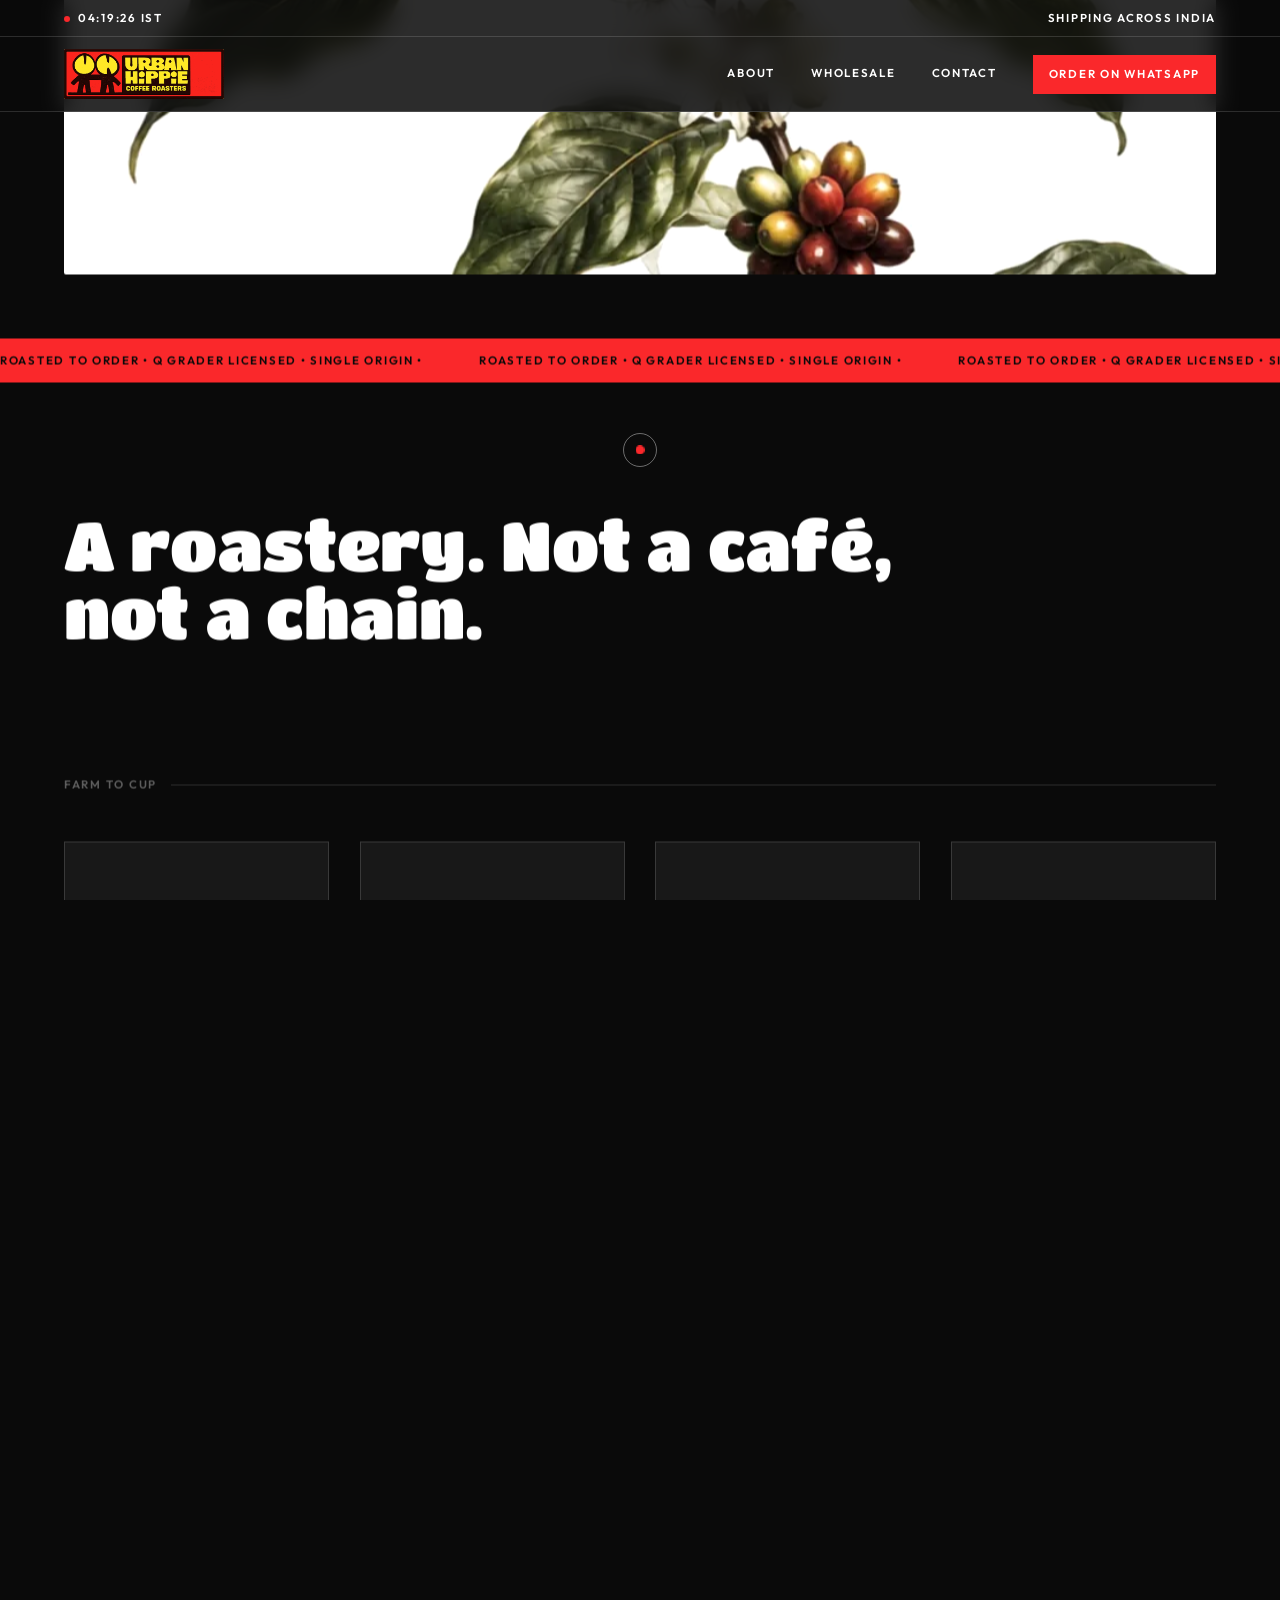
==== index.html @ ce29ae4e "Add files via upload" ====
<!DOCTYPE html>
<html lang="en">
<head>
<meta charset="utf-8">
<meta name="viewport" content="width=device-width, initial-scale=1">
<title>Urban Hippie Coffee Roasters</title>
<meta name="description" content="A one-person roastery. Green coffee graded by hand, roasted to order, shipped the week it's roasted.">
<link rel="preconnect" href="https://fonts.googleapis.com">
<link rel="preconnect" href="https://fonts.gstatic.com" crossorigin>
<link href="https://fonts.googleapis.com/css2?family=Titan+One&family=Outfit:wght@400;500;600&display=swap" rel="stylesheet">
<link rel="stylesheet" href="assets/site.css">
</head>
<body>
<header id="siteHeader">
  <div class="strip mono">
    <span><span class="dot"></span><span class="js-clock">--:--:--</span> IST</span>
    <span>Shipping across India</span>
  </div>
  <nav class="wrap">
    <a href="index.html" aria-label="Urban Hippie Coffee Roasters, home">
      <img class="logo" src="assets/logo-horizontal.png" alt="Urban Hippie Coffee Roasters">
    </a>
    <div class="links mono">
      <a href="about.html" class="hide-sm">About</a>
      <a href="wholesale.html" class="hide-sm">Wholesale</a>
      <a href="contact.html" class="hide-sm">Contact</a>
      <a href="#" class="pill magnetic js-wa"><span class="pill-full">Order on WhatsApp</span><span class="pill-short">WhatsApp</span></a>
    </div>
  </nav>
</header>

<div id="scrollArea"><div id="scrollContent">
<main>
<header class="hero wrap">
  <div class="hero-copy">
    <h1 class="rv-hero">Coffee for humans<em>who still believe</em><em>in humans.</em></h1>
    <p class="rv-hero d1">Green coffee graded by hand, roasted to order, shipped the week it's roasted.</p>
    <a href="#" class="cta magnetic js-wa rv-hero d2">Order on WhatsApp <i>&rarr;</i></a>
  </div>
  <div class="hero-media rv-hero d3">
    <img src="assets/branch.webp" alt="Coffea arabica branch">
  </div>
</header>

<div class="marquee mono">
  <div class="track">
    <span>Roasted to order <b>&bull;</b> Q Grader licensed <b>&bull;</b> Single origin <b>&bull;</b></span>
    <span>Roasted to order <b>&bull;</b> Q Grader licensed <b>&bull;</b> Single origin <b>&bull;</b></span>
    <span>Roasted to order <b>&bull;</b> Q Grader licensed <b>&bull;</b> Single origin <b>&bull;</b></span>
    <span>Roasted to order <b>&bull;</b> Q Grader licensed <b>&bull;</b> Single origin <b>&bull;</b></span>
  </div>
</div>

<section class="statement pad wrap">
  <h2 class="rv">A roastery. Not a café, not a chain.</h2>
</section>

<section class="pad wrap" style="padding-top:0">
  <div class="eyebrow mono rv">Farm to cup</div>
  <div class="steps">
    <div class="step rv">
      <div class="step-img"><span>Image slot C1<br>Farm / cherries</span></div>
      <span class="num mono">Stage 01</span><h3>Farm</h3>
      <p>It starts with soil, shade and the people working it.</p>
    </div>
    <div class="step rv d1">
      <div class="step-img"><span>Image slot C2<br>Drying beds</span></div>
      <span class="num mono">Stage 02</span><h3>Process</h3>
      <p>How the cherry is handled decides most of the flavour.</p>
    </div>
    <div class="step rv d2">
      <div class="step-img"><span>Image slot C3<br>Roaster drum</span></div>
      <span class="num mono">Stage 03</span><h3>Roast</h3>
      <p>Profiled by taste rather than by timer.</p>
    </div>
    <div class="step rv d3">
      <div class="step-img"><span>Image slot C4<br>Pourover</span></div>
      <span class="num mono">Stage 04</span><h3>Brew</h3>
      <p>The last step is yours. Every order comes with a recipe.</p>
    </div>
  </div>
</section>

<section class="pad wrap">
  <div class="founder">
    <div class="founder-img rv"><span>Image slot D<br>Portrait at the cupping table</span></div>
    <div>
      <h2 class="rv d1">Every step between the farm and your cup.</h2>
      <p class="rv d2">Koyan Althani started on a biodynamic coffee farm, moved through post-harvest processing, green grading, cupping and production roasting, and has trained baristas and café teams across South India. Urban Hippie is what came after.</p>
      <a href="about.html" class="textlink rv d3">Read the story <i>&rarr;</i></a>
    </div>
  </div>
</section>

<section class="pad wrap">
  <div class="eyebrow mono rv">Recognition</div>
  <div class="awardrow rv">
    <span class="yr mono">2025</span>
    <h3>First Runner-Up</h3>
    <p>Indian Coffee Roasting Championship — India's first national roasting championship.</p>
  </div>
  <div class="awardrow rv d1">
    <span class="yr mono">2025</span>
    <h3>Licensed Q Grader</h3>
    <p>Certified to grade and score green coffee to international standard.</p>
  </div>
  <p class="mono rv d2" style="margin-top:28px;color:var(--faint)">A checkpoint, not a destination.</p>
</section>

<section class="closing wrap">
  <h2 class="rv">Coffee for humans, who still believe in humans.</h2>
</section>

</main>
<footer class="wrap" id="siteFooter">
  <div class="fcols">
    <div>
      <img class="flogo" src="assets/logo-horizontal.png" alt="Urban Hippie Coffee Roasters">
      <h3>Let's talk about coffee.</h3>
      <a href="#" class="cta magnetic js-wa" style="margin-top:26px">Order on WhatsApp <i>&rarr;</i></a>
    </div>
    <div>
      <span class="lbl mono">Enquiries</span>
      <ul>
        <li><a href="wholesale.html">Wholesale</a></li>
        <li><a href="wholesale.html">Corporate gifting</a></li>
        <li><a href="contact.html">Training &amp; workshops</a></li>
      </ul>
    </div>
    <div>
      <span class="lbl mono">Reach</span>
      <ul>
        <li><a href="#" class="js-wa">WhatsApp</a></li>
        <li><a href="#">Instagram</a></li>
        <li><a href="#">Email</a></li>
        <li><a href="#">Phone</a></li>
      </ul>
    </div>
  </div>
  <div class="fbot mono">
    <span>&copy; 2026 Urban Hippie Coffee Roasters</span>
    <span>Privacy &middot; Terms</span>
  </div>
</footer>
</div></div>
<div id="spacer"></div>

<script src="assets/site.js"></script>
</body>
</html>
---- assets/site.css ----
/* ===========================================================
   URBAN HIPPIE — shared stylesheet, all four pages
   Palette: black canvas, white type, red = the one active
   color, yellow = rare highlight. No brown — black is already
   the dark anchor now that the canvas itself is dark.
   =========================================================== */
:root{
  --display:'Titan One','Bagel Fat One','Bowlby One',system-ui,sans-serif;
  --text:'Outfit',system-ui,sans-serif;
  --bg:#0a0a0a;
  --ink:#ffffff;
  --muted:rgba(255,255,255,.56);
  --faint:rgba(255,255,255,.34);
  --red:#FA282B;
  --yellow:#FFE522;
  --rule:rgba(255,255,255,.14);
  --slot:rgba(255,255,255,.06);
  --pad:clamp(20px,5vw,80px);
  --gap:clamp(64px,10vw,150px);
  --nav-h:64px;
}
*{margin:0;padding:0;box-sizing:border-box}
html{-webkit-text-size-adjust:100%}
body{
  background:var(--bg);color:var(--ink);
  font-family:var(--text);font-size:17px;line-height:1.6;
  overflow-x:clip;cursor:default;
}
h1,h2,h3{font-family:var(--display);font-weight:400;line-height:.99;letter-spacing:-.005em}
a{color:inherit;text-decoration:none}
img{display:block;max-width:100%;height:auto}
.mono{font-family:var(--text);font-size:11.5px;letter-spacing:.15em;text-transform:uppercase;font-weight:600}
.wrap,nav,footer,.strip{padding-left:var(--pad);padding-right:var(--pad)}
:focus-visible{outline:2px solid var(--red);outline-offset:3px}

/* ---------- fixed header: top strip + nav, one solid block ----------
   Always fixed, on every page and every breakpoint — simpler and more
   robust than switching between sticky and fixed by scroll-engine state. */
#siteHeader{position:fixed;top:0;left:0;right:0;z-index:40;
  background:rgba(10,10,10,.86);backdrop-filter:blur(12px);border-bottom:1px solid var(--rule)}
main{padding-top:var(--nav-h)} /* --nav-h is set precisely by JS to the header's real height */

.strip{display:flex;justify-content:space-between;align-items:center;gap:16px;
  padding-top:9px;padding-bottom:9px;border-bottom:1px solid var(--rule)}
.dot{display:inline-block;width:6px;height:6px;border-radius:50%;background:var(--red);
  margin-right:8px;vertical-align:middle;animation:pulse 2.4s infinite}
@keyframes pulse{0%,100%{opacity:1}50%{opacity:.25}}

nav{display:flex;justify-content:space-between;align-items:center;padding-top:12px;padding-bottom:12px}
.logo{width:clamp(84px,24vw,160px)}
.links{display:flex;gap:clamp(14px,3vw,36px);align-items:center}
.links a:not(.pill){position:relative;padding-bottom:2px}
.links a:not(.pill)::after{content:'';position:absolute;left:0;bottom:0;width:100%;height:1.5px;
  background:var(--red);transform:scaleX(0);transform-origin:right;transition:transform .35s cubic-bezier(.22,1,.36,1)}
.links a:not(.pill):hover::after,.links a.current::after{transform:scaleX(1);transform-origin:left}
.pill{background:var(--red);color:#fff;padding:10px 16px;transition:background .3s;white-space:nowrap;display:inline-block}
.pill:hover{background:var(--ink);color:var(--bg)}
.pill-short{display:none}
@media(max-width:480px){.pill{padding:9px 13px}.pill-full{display:none}.pill-short{display:inline}}
@media(max-width:860px){.hide-sm{display:none}}

/* ---------- page fade transition ---------- */
html{background:var(--bg)}
body{opacity:0;transform:translateY(6px);transition:opacity .5s cubic-bezier(.22,1,.36,1),transform .5s cubic-bezier(.22,1,.36,1)}
body.is-ready{opacity:1;transform:none}
body.is-leaving{opacity:0;transform:translateY(-6px);transition:opacity .38s cubic-bezier(.4,0,1,1),transform .38s cubic-bezier(.4,0,1,1)}

/* ---------- smooth-scroll engine ---------- */
#scrollArea{position:fixed;inset:0;overflow:hidden}
html.has-smooth #scrollContent{will-change:transform}
html:not(.has-smooth) #scrollArea{position:static;overflow:visible}
#spacer{visibility:hidden}
html:not(.has-smooth) #spacer{display:none}

/* ---------- custom cursor (pointer:fine only) ---------- */
.cur{position:fixed;top:0;left:0;width:9px;height:9px;border-radius:50%;background:var(--red);
  pointer-events:none;z-index:200;transform:translate(-50%,-50%);will-change:transform}
.cur-ring{position:fixed;top:0;left:0;width:34px;height:34px;border-radius:50%;border:1px solid rgba(255,255,255,.4);
  pointer-events:none;z-index:200;transform:translate(-50%,-50%);transition:width .25s,height .25s,border-color .25s;will-change:transform}
.cur-ring.big{width:64px;height:64px;border-color:var(--red)}
html.has-cursor,html.has-cursor *{cursor:none!important}

section{position:relative;z-index:2}
.pad{padding-top:var(--gap);padding-bottom:var(--gap)}
.eyebrow{display:flex;align-items:center;gap:14px;color:var(--faint);margin-bottom:clamp(26px,4vw,48px)}
.eyebrow::after{content:'';flex:1;height:1px;background:var(--rule)}

/* ---------- marquee ---------- */
.marquee{background:var(--red);color:var(--bg);overflow:hidden;padding:13px 0;position:relative;z-index:2}
.track{display:flex;gap:56px;width:max-content;animation:scroll 30s linear infinite}
.track span{white-space:nowrap;font-weight:600}
@keyframes scroll{to{transform:translateX(-50%)}}

/* ---------- buttons ---------- */
.cta{display:inline-flex;align-items:center;gap:14px;background:var(--red);color:#fff;padding:15px 26px;
  font-family:var(--text);font-size:11.5px;letter-spacing:.16em;text-transform:uppercase;font-weight:600;
  transition:background .3s,transform .3s,color .3s}
.cta:hover{background:var(--yellow);color:var(--bg)}
.cta i{font-style:normal;transition:transform .3s}
.cta:hover i{transform:translateX(5px)}
.cta.ghost{background:transparent;border:1px solid var(--rule);color:var(--ink)}
.cta.ghost:hover{border-color:var(--red);background:transparent;color:var(--ink)}

/* ---------- hero ---------- */
.hero{position:relative;display:flex;flex-direction:column;
  padding-top:clamp(30px,5vw,60px);padding-bottom:clamp(30px,5vw,66px)}
.hero-copy{max-width:640px}
.hero h1{font-size:clamp(2.4rem,7.4vw,8rem);max-width:14ch;line-height:1.02}
.hero h1 em{font-style:normal;display:block}
.hero-copy>p{margin-top:clamp(22px,3vw,38px);max-width:33ch;color:var(--muted)}
.hero .cta{margin-top:clamp(24px,3vw,38px)}
.hero-media{position:relative;z-index:1;overflow:hidden;border-radius:2px;
  margin-top:clamp(32px,6vw,56px);aspect-ratio:4/3}
@media(min-width:620px){.hero-media{aspect-ratio:16/9}}
@media(min-width:1100px){.hero-media{aspect-ratio:21/8}}
.hero-media img{width:100%;height:100%;object-fit:cover;object-position:56% 40%;filter:grayscale(.15) contrast(1.04)}

/* ---------- page header (about / wholesale / contact) ---------- */
.pagehead{padding-top:clamp(60px,9vw,120px);padding-bottom:clamp(40px,6vw,70px)}
.pagehead h1{font-size:clamp(2.4rem,7vw,6.4rem);max-width:16ch}
.pagehead p{margin-top:20px;color:var(--muted);max-width:48ch;font-size:clamp(16px,1.4vw,19px)}

/* ---------- statement ---------- */
.statement h2{font-size:clamp(1.9rem,5.4vw,4.9rem);max-width:17ch}

/* ---------- farm to cup ---------- */
.steps{display:grid;grid-template-columns:repeat(4,1fr);gap:clamp(16px,2.4vw,34px)}
@media(max-width:900px){.steps{grid-template-columns:repeat(2,1fr)}}
@media(max-width:520px){.steps{grid-template-columns:1fr}}
.step-img{aspect-ratio:3/4;background:var(--slot);border:1px solid var(--rule);margin-bottom:20px;
  display:flex;align-items:flex-end;padding:16px;color:var(--faint);overflow:hidden;
  transition:transform .5s cubic-bezier(.22,1,.36,1),border-color .4s}
.step:hover .step-img{transform:translateY(-8px) scale(1.015);border-color:var(--red)}
.step-img span{font-family:var(--text);font-size:10.5px;letter-spacing:.13em;text-transform:uppercase;font-weight:500;line-height:1.7}
.step h3{font-size:1.3rem;margin-bottom:10px}
.step p{color:var(--muted);font-size:15.5px}
.step .num{color:var(--red);margin-bottom:10px;display:block}

/* ---------- founder teaser (home) ---------- */
.founder{display:grid;grid-template-columns:1fr 1fr;gap:clamp(28px,5vw,88px);align-items:center}
@media(max-width:860px){.founder{grid-template-columns:1fr}}
.founder-img{aspect-ratio:4/5;background:var(--slot);border:1px solid var(--rule);display:flex;align-items:flex-end;
  padding:20px;color:var(--faint)}
.founder-img span{font-family:var(--text);font-size:10.5px;letter-spacing:.13em;text-transform:uppercase;font-weight:500;line-height:1.8}
.founder h2{font-size:clamp(1.7rem,3.9vw,3.4rem)}
.founder p{margin-top:24px;color:var(--muted);max-width:42ch}
.textlink{display:inline-flex;align-items:center;gap:12px;margin-top:32px;border-bottom:1.5px solid var(--red);padding-bottom:5px}
.textlink i{font-style:normal;color:var(--red);transition:transform .3s}
.textlink:hover i{transform:translateX(6px)}

/* ---------- recognition — awards-ticker style ---------- */
.awardrow{display:grid;grid-template-columns:100px 1fr 2fr;gap:clamp(14px,3vw,40px);align-items:baseline;
  padding:22px 0;border-top:1px solid var(--rule)}
.awardrow:last-of-type{border-bottom:1px solid var(--rule)}
.awardrow .yr{color:var(--yellow)}
.awardrow h3{font-size:clamp(1.15rem,2.2vw,1.7rem);font-family:var(--text);font-weight:600;letter-spacing:-.01em}
.awardrow p{color:var(--muted);font-size:15px}
@media(max-width:700px){.awardrow{grid-template-columns:1fr;gap:6px}.awardrow .yr{order:-1}}

/* ---------- craft tag pills (about) ---------- */
.tagblock{margin-bottom:clamp(28px,4vw,44px)}
.tagblock .lbl{color:var(--faint);margin-bottom:14px;display:block}
.tags{display:flex;flex-wrap:wrap;gap:10px}
.tags span{border:1px solid var(--rule);padding:9px 16px;font-size:14px;transition:border-color .25s,color .25s}
.tags span:hover{border-color:var(--red);color:var(--yellow)}

/* ---------- about: story blocks ---------- */
.story{max-width:66ch}
.story h2{font-size:clamp(1.7rem,3.6vw,3rem);margin-bottom:18px;max-width:16ch}
.story p{color:var(--muted);margin-bottom:16px;font-size:clamp(16px,1.3vw,18.5px)}
.story p:last-child{margin-bottom:0}
.timeline{display:grid;gap:0;max-width:520px}
.timeline div{padding:16px 0;border-top:1px solid var(--rule);font-family:var(--text);font-weight:600;
  letter-spacing:.02em;font-size:15px;color:var(--ink)}
.timeline div:last-child{border-bottom:1px solid var(--rule)}
.philosophy{display:grid;grid-template-columns:repeat(3,1fr);gap:clamp(24px,4vw,50px)}
@media(max-width:760px){.philosophy{grid-template-columns:1fr}}
.philosophy h3{font-family:var(--display);font-size:1.5rem;color:var(--yellow);margin-bottom:12px}
.philosophy p{color:var(--muted);font-size:15.5px}
.signed{max-width:56ch;padding-top:clamp(50px,7vw,90px);border-top:1px solid var(--rule)}
.signed p{font-size:clamp(18px,2vw,24px);line-height:1.5;margin-bottom:16px}
.signed .who{margin-top:28px;color:var(--muted);font-size:15px}
.signed .who b{color:var(--ink);display:block;font-family:var(--text);font-weight:600;font-size:16px;margin-bottom:2px}

/* ---------- wholesale ---------- */
.offer{display:grid;grid-template-columns:1fr 1fr;gap:clamp(28px,5vw,80px)}
@media(max-width:800px){.offer{grid-template-columns:1fr}}
.offer ul{list-style:none;display:grid;gap:16px}
.offer li{display:flex;gap:14px;color:var(--muted);font-size:16px}
.offer li::before{content:'—';color:var(--red);flex-shrink:0}
.panel{border:1px solid var(--rule);padding:clamp(28px,4vw,44px)}
.panel h3{font-family:var(--display);font-size:clamp(1.3rem,2.4vw,1.9rem);margin-bottom:14px}
.panel p{color:var(--muted);margin-bottom:24px;font-size:15.5px}

/* ---------- contact ---------- */
.reach-grid{display:grid;grid-template-columns:1fr 1fr;gap:clamp(20px,4vw,60px);margin-top:clamp(40px,6vw,70px)}
@media(max-width:760px){.reach-grid{grid-template-columns:1fr}}
.reach-list{list-style:none;display:grid;gap:18px}
.reach-list a{font-size:clamp(18px,2vw,24px);font-family:var(--display);display:inline-block;transition:color .25s}
.reach-list a:hover{color:var(--red)}
.contact-panels{display:grid;grid-template-columns:1fr 1fr;gap:clamp(16px,3vw,28px);margin-top:clamp(50px,7vw,90px)}
@media(max-width:700px){.contact-panels{grid-template-columns:1fr}}
.art-slot{aspect-ratio:3/4;background:var(--slot);border:1px solid var(--rule);display:flex;align-items:center;
  justify-content:center;text-align:center;color:var(--faint)}
.art-slot span{font-family:var(--text);font-size:10.5px;letter-spacing:.13em;text-transform:uppercase;line-height:1.9}

/* ---------- closing ---------- */
.closing{text-align:center;padding-top:clamp(80px,11vw,160px);padding-bottom:clamp(80px,11vw,160px)}
.closing h2{font-size:clamp(1.9rem,6.2vw,6.2rem);max-width:15ch;margin:0 auto;line-height:1.02}

/* ---------- footer ---------- */
footer{border-top:1px solid var(--rule);padding-top:clamp(50px,7vw,88px);padding-bottom:34px;position:relative;z-index:2}
.fcols{display:grid;grid-template-columns:2fr 1fr 1fr;gap:clamp(30px,5vw,70px);padding-bottom:54px}
@media(max-width:760px){.fcols{grid-template-columns:1fr 1fr}.fcols>div:first-child{grid-column:1/-1}}
.flogo{width:clamp(150px,20vw,200px);margin-bottom:28px}
.fcols h3{font-size:clamp(1.4rem,3vw,2.1rem);max-width:15ch}
.fcols ul{list-style:none;display:grid;gap:11px}
.fcols li a{color:var(--muted);transition:color .25s}
.fcols li a:hover{color:var(--yellow)}
.fcols .lbl{color:var(--faint);margin-bottom:20px;display:block}
.fbot{border-top:1px solid var(--rule);padding-top:24px;display:flex;justify-content:space-between;
  gap:18px;flex-wrap:wrap;color:var(--faint)}

/* ---------- reveal ---------- */
.rv{opacity:0;transform:translateY(30px);transition:opacity .9s cubic-bezier(.22,1,.36,1),transform .9s cubic-bezier(.22,1,.36,1)}
.rv.in{opacity:1;transform:none}

/* Hero / page-header content reveals on load, not on scroll-into-view.
   It's above the fold by definition — gating it behind an
   IntersectionObserver risks exactly the bug it had: an element
   sitting a few px below the fold-detection margin stays invisible
   until the visitor scrolls, even though they never had to. */
.rv-hero{opacity:0;transform:translateY(24px);transition:opacity .8s cubic-bezier(.22,1,.36,1),transform .8s cubic-bezier(.22,1,.36,1)}
.rv-hero.in{opacity:1;transform:none}

.rv.d1,.rv-hero.d1{transition-delay:.09s}
.rv.d2,.rv-hero.d2{transition-delay:.18s}
.rv.d3,.rv-hero.d3{transition-delay:.27s}

@media(prefers-reduced-motion:reduce){
  *{animation:none!important;transition-duration:.01ms!important}
  .rv{opacity:1;transform:none}
  body{opacity:1;transform:none}
  .cur,.cur-ring{display:none}
}
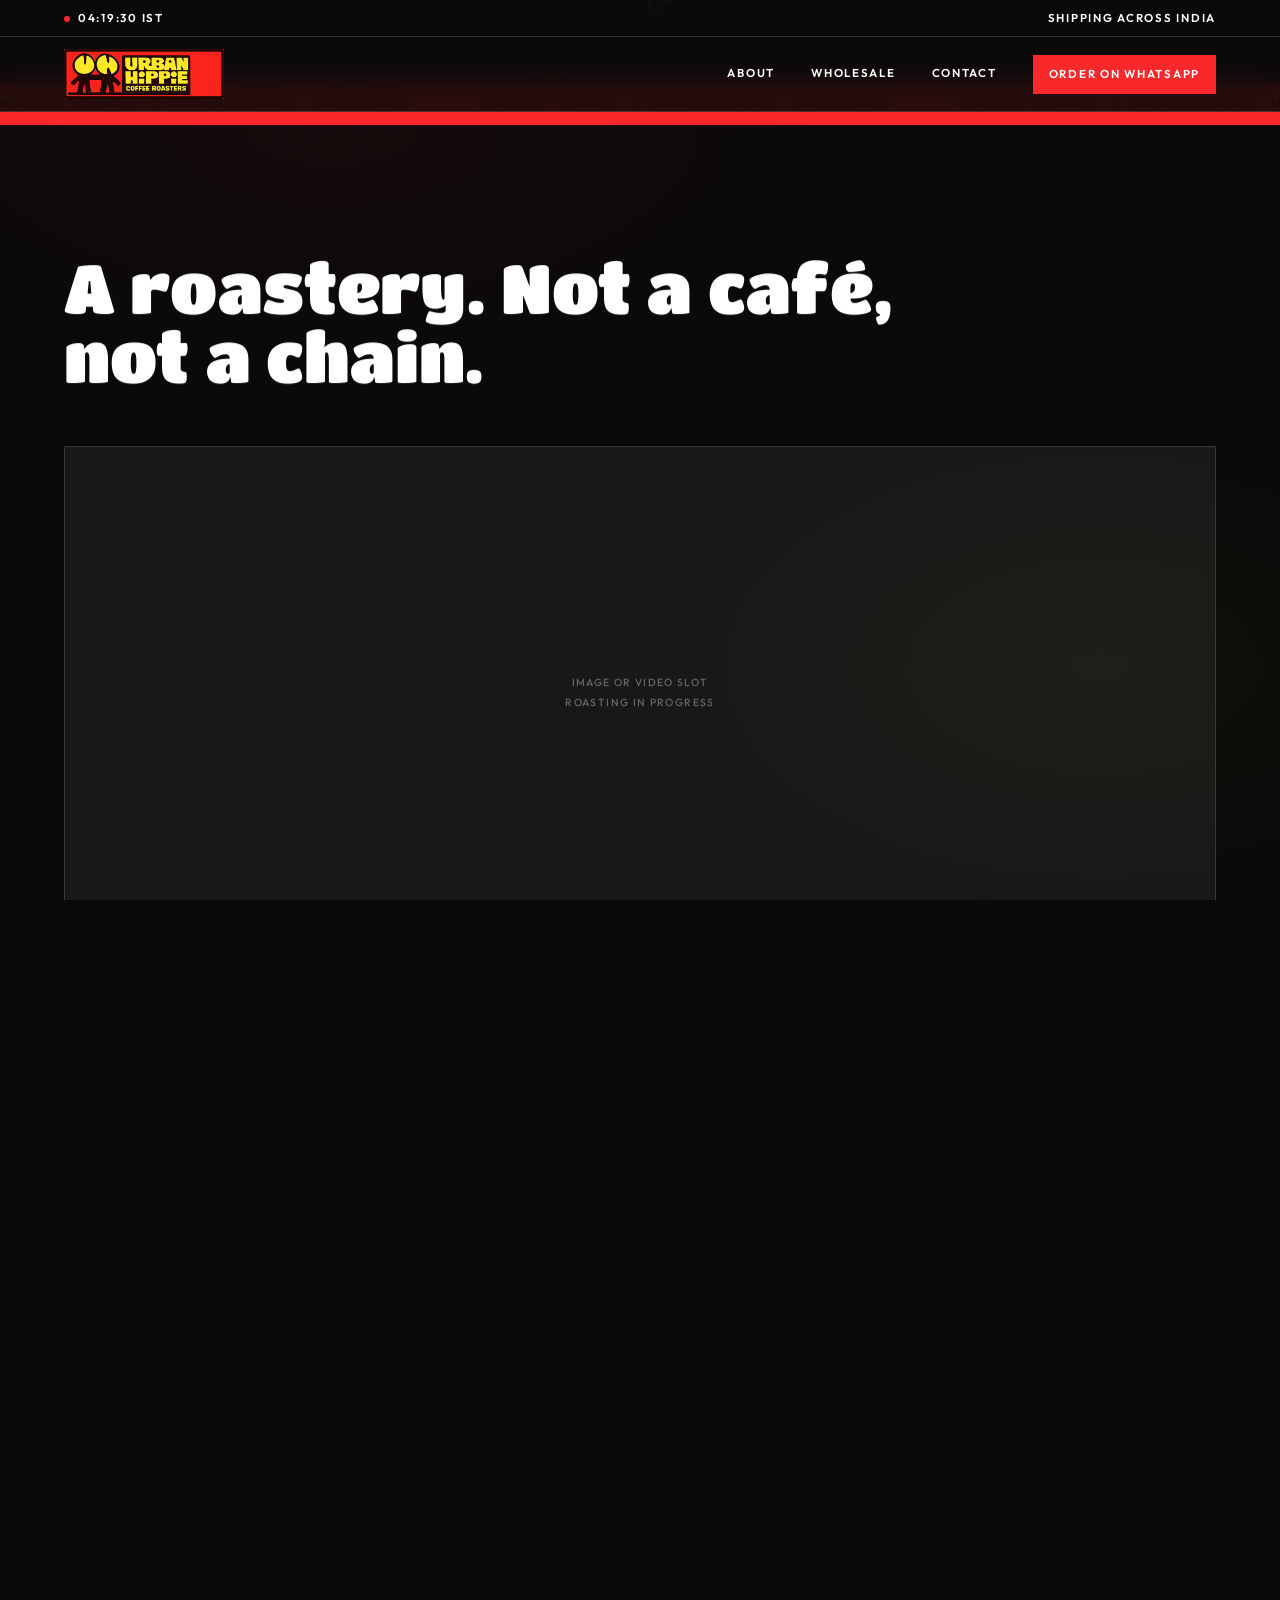
==== commit ff0bb44b: "Add files via upload" ====
--- a/index.html
+++ b/index.html
@@ -53,6 +53,7 @@
 
 <section class="statement pad wrap">
   <h2 class="rv">A roastery. Not a café, not a chain.</h2>
+  <div class="scene-slot wide rv d1"><span>Image or video slot<br>Roasting in progress</span></div>
 </section>
 
 <section class="pad wrap" style="padding-top:0">
@@ -105,10 +106,12 @@
     <p>Certified to grade and score green coffee to international standard.</p>
   </div>
   <p class="mono rv d2" style="margin-top:28px;color:var(--faint)">A checkpoint, not a destination.</p>
+  <div class="scene-slot tall rv d2"><span>Image slot<br>Championship day</span></div>
 </section>
 
 <section class="closing wrap">
-  <h2 class="rv">Coffee for humans, who still believe in humans.</h2>
+  <div class="scene-slot wide rv" style="margin-bottom:clamp(32px,5vw,56px)"><span>Image or video slot<br>Hands, bag, or the roastery itself</span></div>
+  <h2 class="rv d1">Coffee for humans, who still believe in humans.</h2>
 </section>
 
 </main>
--- a/assets/site.css
+++ b/assets/site.css
@@ -72,13 +72,19 @@
 #spacer{visibility:hidden}
 html:not(.has-smooth) #spacer{display:none}
 
-/* ---------- custom cursor (pointer:fine only) ---------- */
-.cur{position:fixed;top:0;left:0;width:9px;height:9px;border-radius:50%;background:var(--red);
-  pointer-events:none;z-index:200;transform:translate(-50%,-50%);will-change:transform}
-.cur-ring{position:fixed;top:0;left:0;width:34px;height:34px;border-radius:50%;border:1px solid rgba(255,255,255,.4);
-  pointer-events:none;z-index:200;transform:translate(-50%,-50%);transition:width .25s,height .25s,border-color .25s;will-change:transform}
-.cur-ring.big{width:64px;height:64px;border-color:var(--red)}
-html.has-cursor,html.has-cursor *{cursor:none!important}
+/* ---------- ambient background drift — barely visible, always on ----------
+   Not a graphic, just enough that the black canvas doesn't feel static.
+   Fixed behind everything, non-interactive. */
+body::before{
+  content:'';position:fixed;inset:-10%;z-index:0;pointer-events:none;
+  background:radial-gradient(ellipse 60% 40% at 30% 20%, rgba(250,40,43,.05), transparent 60%),
+             radial-gradient(ellipse 50% 40% at 80% 70%, rgba(255,229,34,.03), transparent 60%);
+  animation:drift 80s ease-in-out infinite alternate;
+}
+@keyframes drift{
+  0%{transform:translate(0,0) scale(1)}
+  100%{transform:translate(-3%,2%) scale(1.06)}
+}
 
 section{position:relative;z-index:2}
 .pad{padding-top:var(--gap);padding-bottom:var(--gap)}
@@ -109,18 +115,22 @@
 .hero h1 em{font-style:normal;display:block}
 .hero-copy>p{margin-top:clamp(22px,3vw,38px);max-width:33ch;color:var(--muted)}
 .hero .cta{margin-top:clamp(24px,3vw,38px)}
-.hero-media{position:relative;z-index:1;overflow:hidden;border-radius:2px;
-  margin-top:clamp(32px,6vw,56px);aspect-ratio:4/3}
-@media(min-width:620px){.hero-media{aspect-ratio:16/9}}
-@media(min-width:1100px){.hero-media{aspect-ratio:21/8}}
-.hero-media img{width:100%;height:100%;object-fit:cover;object-position:56% 40%;filter:grayscale(.15) contrast(1.04)}
+.hero-media{position:relative;z-index:1;margin-top:clamp(32px,6vw,56px);text-align:center}
+.hero-media img{max-width:min(100%,560px);width:100%;height:auto;margin:0 auto}
 
 /* ---------- page header (about / wholesale / contact) ---------- */
 .pagehead{padding-top:clamp(60px,9vw,120px);padding-bottom:clamp(40px,6vw,70px)}
 .pagehead h1{font-size:clamp(2.4rem,7vw,6.4rem);max-width:16ch}
 .pagehead p{margin-top:20px;color:var(--muted);max-width:48ch;font-size:clamp(16px,1.4vw,19px)}
 
-/* ---------- statement ---------- */
+/* ---------- scene slot — image/video anchor for sections that
+   currently have none (Statement, Recognition, Closing). Same
+   labelled-placeholder language as the rest of the site. ---------- */
+.scene-slot{background:var(--slot);border:1px solid var(--rule);display:flex;align-items:center;
+  justify-content:center;text-align:center;color:var(--faint);overflow:hidden;margin-top:clamp(32px,5vw,56px)}
+.scene-slot span{font-family:var(--text);font-size:10.5px;letter-spacing:.13em;text-transform:uppercase;font-weight:500;line-height:1.9}
+.scene-slot.wide{aspect-ratio:21/9}
+.scene-slot.tall{aspect-ratio:4/5;max-width:420px;margin-left:auto;margin-right:auto}
 .statement h2{font-size:clamp(1.9rem,5.4vw,4.9rem);max-width:17ch}
 
 /* ---------- farm to cup ---------- */
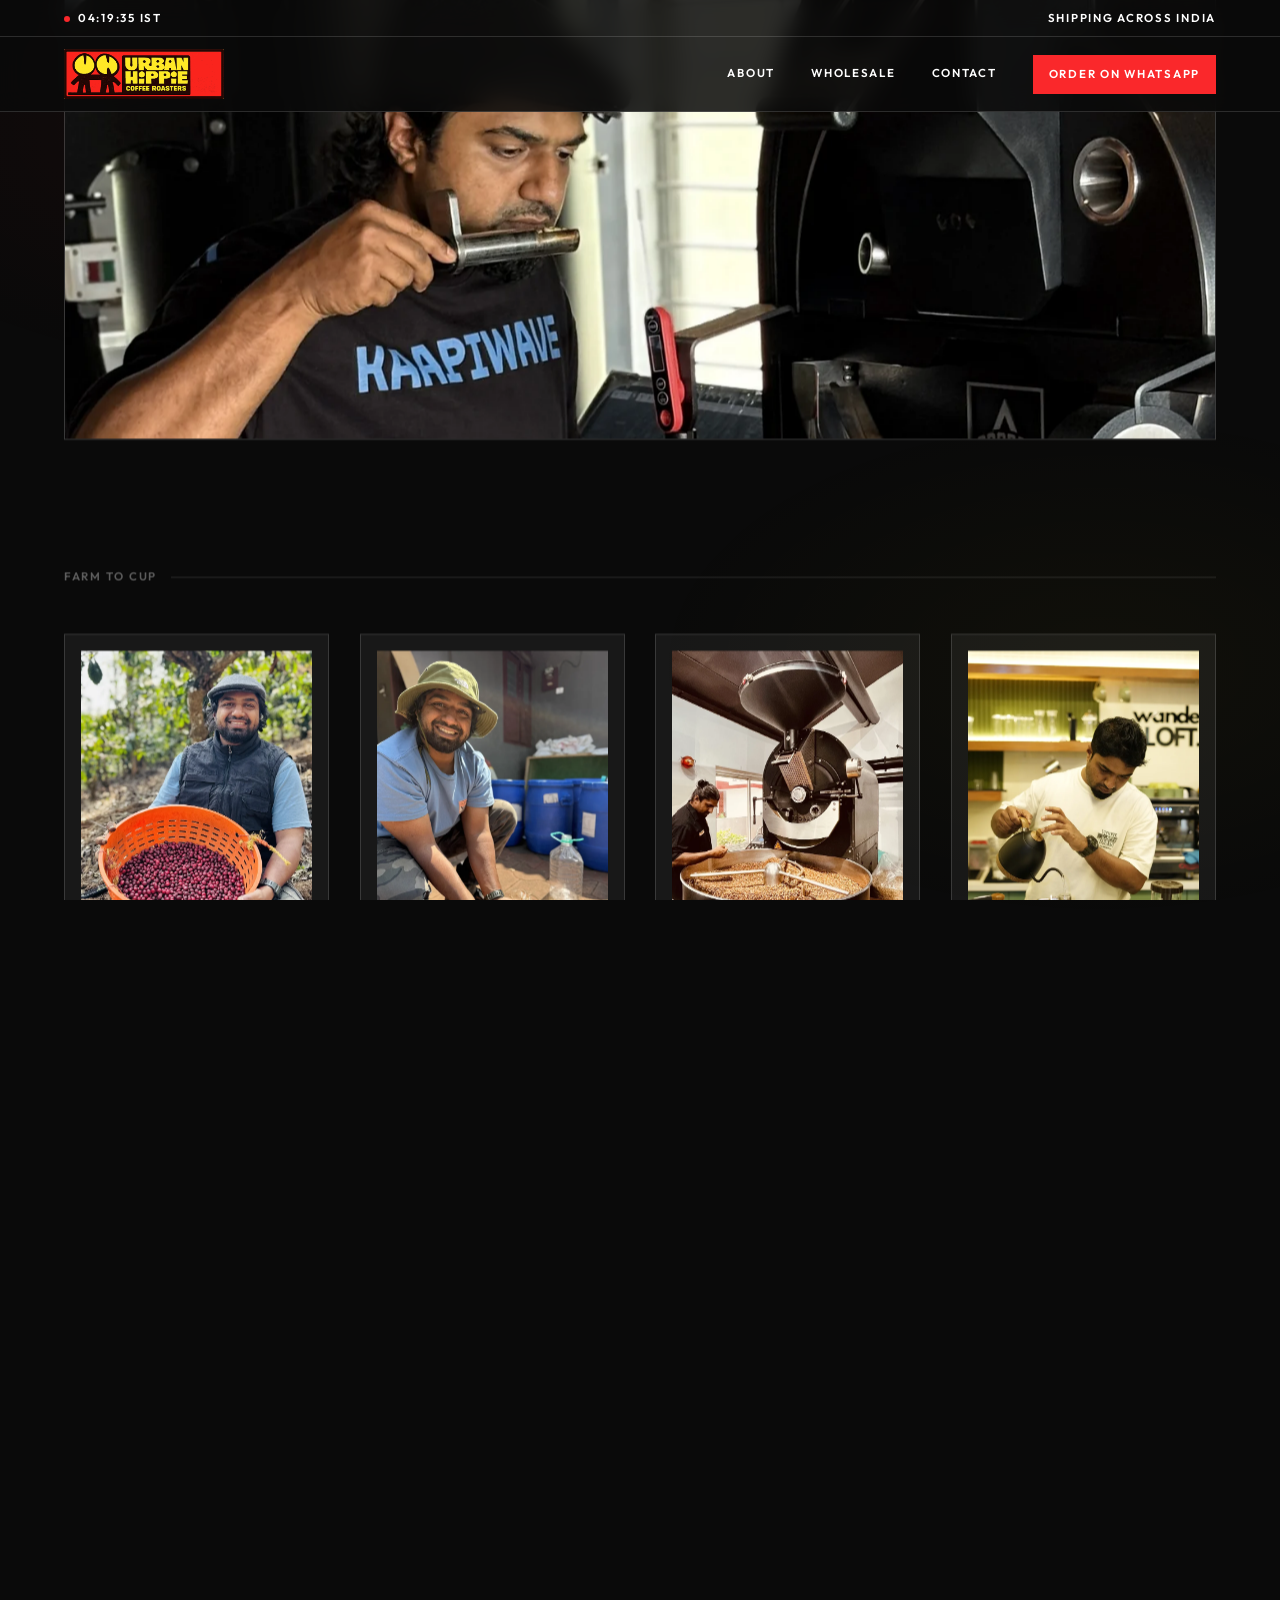
==== commit ad5d2f83: "Add files via upload" ====
--- a/index.html
+++ b/index.html
@@ -53,29 +53,32 @@
 
 <section class="statement pad wrap">
   <h2 class="rv">A roastery. Not a café, not a chain.</h2>
-  <div class="scene-slot wide rv d1"><span>Image or video slot<br>Roasting in progress</span></div>
+  <div class="scene-slot wide rv d1"><img src="assets/roasting-clean.webp" alt="Checking a roast sample from the trier" style="width:100%;height:100%;object-fit:cover"></div>
 </section>
+
+<div class="glow-track" id="glowTrack">
+<div class="glow" id="glow" aria-hidden="true"></div>
 
 <section class="pad wrap" style="padding-top:0">
   <div class="eyebrow mono rv">Farm to cup</div>
   <div class="steps">
     <div class="step rv">
-      <div class="step-img"><span>Image slot C1<br>Farm / cherries</span></div>
+      <div class="step-img"><img src="assets/farm-cherries.webp" alt="Freshly picked coffee cherries" style="width:100%;height:100%;object-fit:cover;object-position:50% 30%"></div>
       <span class="num mono">Stage 01</span><h3>Farm</h3>
       <p>It starts with soil, shade and the people working it.</p>
     </div>
     <div class="step rv d1">
-      <div class="step-img"><span>Image slot C2<br>Drying beds</span></div>
+      <div class="step-img"><img src="assets/process-cherries.webp" alt="Sorting freshly processed coffee cherries" style="width:100%;height:100%;object-fit:cover"></div>
       <span class="num mono">Stage 02</span><h3>Process</h3>
       <p>How the cherry is handled decides most of the flavour.</p>
     </div>
     <div class="step rv d2">
-      <div class="step-img"><span>Image slot C3<br>Roaster drum</span></div>
+      <div class="step-img"><img src="assets/roast-drum.webp" alt="Coffee roasting on the Probat drum" style="width:100%;height:100%;object-fit:cover;object-position:50% 35%"></div>
       <span class="num mono">Stage 03</span><h3>Roast</h3>
       <p>Profiled by taste rather than by timer.</p>
     </div>
     <div class="step rv d3">
-      <div class="step-img"><span>Image slot C4<br>Pourover</span></div>
+      <div class="step-img"><img src="assets/pourover-brew.webp" alt="Pouring water for a manual brew" style="width:100%;height:100%;object-fit:cover;object-position:50% 25%"></div>
       <span class="num mono">Stage 04</span><h3>Brew</h3>
       <p>The last step is yours. Every order comes with a recipe.</p>
     </div>
@@ -92,6 +95,8 @@
     </div>
   </div>
 </section>
+</div>
+<!-- /glow-track -->
 
 <section class="pad wrap">
   <div class="eyebrow mono rv">Recognition</div>
--- a/assets/site.css
+++ b/assets/site.css
@@ -107,21 +107,57 @@
 .cta.ghost{background:transparent;border:1px solid var(--rule);color:var(--ink)}
 .cta.ghost:hover{border-color:var(--red);background:transparent;color:var(--ink)}
 
-/* ---------- hero ---------- */
-.hero{position:relative;display:flex;flex-direction:column;
-  padding-top:clamp(30px,5vw,60px);padding-bottom:clamp(30px,5vw,66px)}
-.hero-copy{max-width:640px}
-.hero h1{font-size:clamp(2.4rem,7.4vw,8rem);max-width:14ch;line-height:1.02}
+/* ---------- hero — image is a full-bleed background layer, bleeding
+   up behind the fixed header, spanning to the very bottom of the hero
+   (i.e. right up to the marquee). Text sits on top with a shadow +
+   a directional gradient behind it so it never merges into the image. ---------- */
+.hero{position:relative;display:flex;flex-direction:column;justify-content:center;
+  min-height:calc(100svh - var(--nav-h));
+  padding-top:clamp(20px,3vw,36px);padding-bottom:clamp(20px,3vw,36px)}
+.hero-media{position:absolute;top:calc(-1 * var(--nav-h));left:0;right:0;
+  height:calc(100% + var(--nav-h));z-index:0;overflow:hidden}
+.hero-media img{width:100%;height:100%;object-fit:cover;object-position:68% 38%}
+.hero-media::after{content:'';position:absolute;inset:0;
+  background:linear-gradient(100deg,rgba(10,10,10,.88) 0%,rgba(10,10,10,.62) 30%,rgba(10,10,10,.15) 56%,transparent 72%)}
+@media(max-width:760px){
+  .hero-media img{object-position:58% 30%}
+  .hero-media::after{background:linear-gradient(180deg,rgba(10,10,10,.55) 0%,rgba(10,10,10,.72) 45%,rgba(10,10,10,.92) 100%)}
+}
+.hero-copy{position:relative;z-index:1;max-width:600px}
+.hero h1{font-size:clamp(2.1rem,5.6vw,5.4rem);max-width:12ch;line-height:1.03;
+  text-shadow:0 6px 28px rgba(0,0,0,.85),0 1px 4px rgba(0,0,0,.9)}
 .hero h1 em{font-style:normal;display:block}
-.hero-copy>p{margin-top:clamp(22px,3vw,38px);max-width:33ch;color:var(--muted)}
-.hero .cta{margin-top:clamp(24px,3vw,38px)}
-.hero-media{position:relative;z-index:1;margin-top:clamp(32px,6vw,56px);text-align:center}
-.hero-media img{max-width:min(100%,560px);width:100%;height:auto;margin:0 auto}
+.hero-copy>p{margin-top:clamp(16px,2.2vw,28px);max-width:34ch;color:rgba(255,255,255,.86);
+  text-shadow:0 3px 16px rgba(0,0,0,.85)}
+.hero .cta{margin-top:clamp(18px,2.4vw,30px)}
 
 /* ---------- page header (about / wholesale / contact) ---------- */
 .pagehead{padding-top:clamp(60px,9vw,120px);padding-bottom:clamp(40px,6vw,70px)}
 .pagehead h1{font-size:clamp(2.4rem,7vw,6.4rem);max-width:16ch}
 .pagehead p{margin-top:20px;color:var(--muted);max-width:48ch;font-size:clamp(16px,1.4vw,19px)}
+
+/* ---------- ambient glow — Farm to Cup through Recognition ----------
+   One large, soft, blurred light that drifts down through this span
+   as the page scrolls, fading in as Farm to Cup arrives and out
+   before Recognition's first award. Position and fade are scroll-
+   driven (site.js); the wobble below runs on its own, always. */
+.glow-track{position:relative}
+.glow{
+  position:absolute;left:50%;top:0;
+  width:clamp(280px,86vw,1100px);aspect-ratio:2/1;
+  transform:translate(-50%,0);
+  background:radial-gradient(ellipse at 50% 45%,rgba(250,40,43,.92),rgba(250,40,43,.5) 45%,rgba(250,40,43,.14) 70%,transparent 85%);
+  filter:blur(75px);
+  opacity:0;pointer-events:none;z-index:0;will-change:transform,opacity;
+  border-radius:42% 58% 61% 39% / 45% 40% 60% 55%;
+  animation:glowmorph 15s ease-in-out infinite;
+}
+@keyframes glowmorph{
+  0%,100%{border-radius:42% 58% 61% 39% / 45% 40% 60% 55%}
+  33%{border-radius:58% 42% 38% 62% / 55% 62% 38% 45%}
+  66%{border-radius:48% 52% 55% 45% / 40% 55% 45% 60%}
+}
+@media(prefers-reduced-motion:reduce){.glow{display:none}}
 
 /* ---------- scene slot — image/video anchor for sections that
    currently have none (Statement, Recognition, Closing). Same
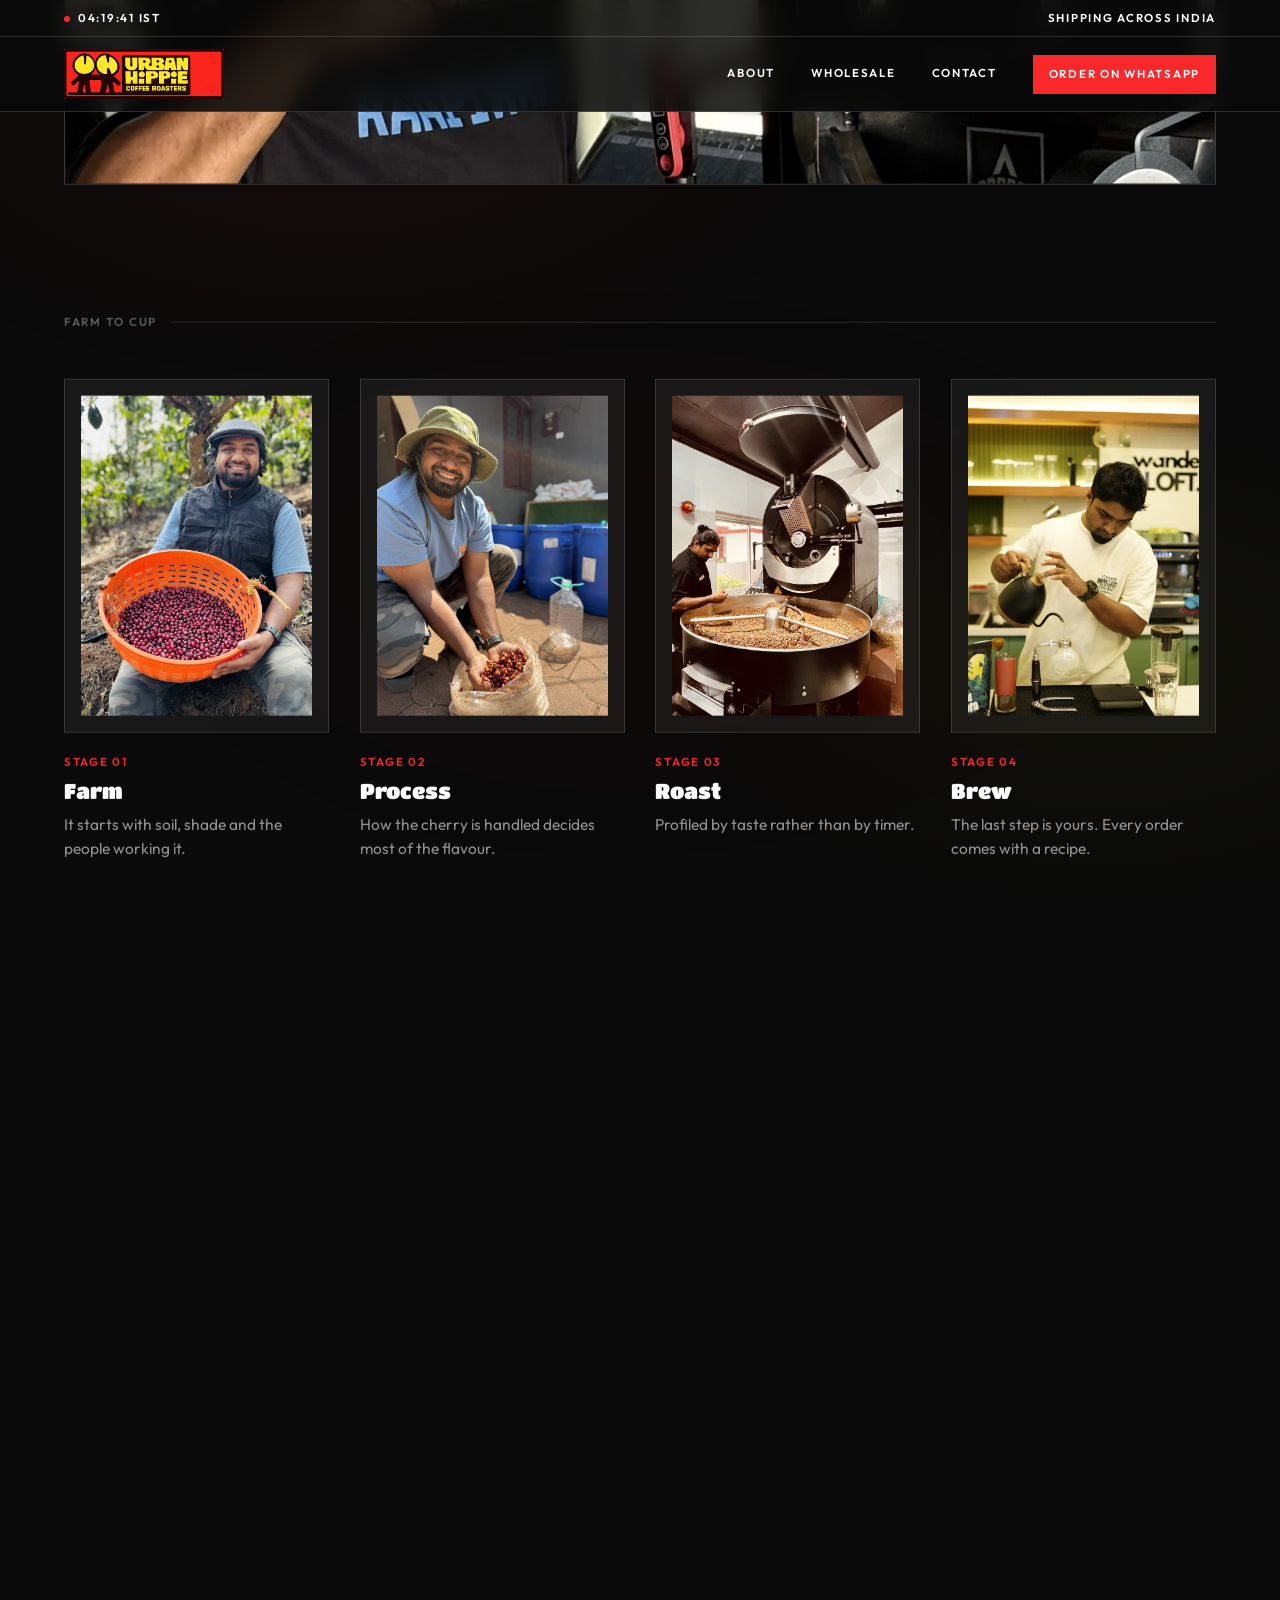
==== commit 9d8eb93d: "Add files via upload" ====
--- a/index.html
+++ b/index.html
@@ -5,6 +5,30 @@
 <meta name="viewport" content="width=device-width, initial-scale=1">
 <title>Urban Hippie Coffee Roasters</title>
 <meta name="description" content="A one-person roastery. Green coffee graded by hand, roasted to order, shipped the week it's roasted.">
+<link rel="canonical" href="https://YOURDOMAIN.COM/">
+<meta name="robots" content="index, follow">
+<meta name="theme-color" content="#0a0a0a">
+
+<link rel="icon" type="image/png" sizes="512x512" href="assets/favicon-512.png">
+<link rel="icon" type="image/png" sizes="32x32" href="assets/favicon-32.png">
+<link rel="icon" type="image/png" sizes="16x16" href="assets/favicon-16.png">
+<link rel="shortcut icon" href="assets/favicon.ico">
+<link rel="apple-touch-icon" sizes="180x180" href="assets/apple-touch-icon.png">
+
+<meta property="og:type" content="website">
+<meta property="og:site_name" content="Urban Hippie Coffee Roasters">
+<meta property="og:title" content="Urban Hippie Coffee Roasters">
+<meta property="og:description" content="A one-person roastery. Green coffee graded by hand, roasted to order, shipped the week it's roasted.">
+<meta property="og:url" content="https://YOURDOMAIN.COM/">
+<meta property="og:image" content="https://YOURDOMAIN.COM/assets/og-image.jpg">
+<meta property="og:image:width" content="1200">
+<meta property="og:image:height" content="630">
+
+<meta name="twitter:card" content="summary_large_image">
+<meta name="twitter:title" content="Urban Hippie Coffee Roasters">
+<meta name="twitter:description" content="A one-person roastery. Green coffee graded by hand, roasted to order, shipped the week it's roasted.">
+<meta name="twitter:image" content="https://YOURDOMAIN.COM/assets/og-image.jpg">
+
 <link rel="preconnect" href="https://fonts.googleapis.com">
 <link rel="preconnect" href="https://fonts.gstatic.com" crossorigin>
 <link href="https://fonts.googleapis.com/css2?family=Titan+One&family=Outfit:wght@400;500;600&display=swap" rel="stylesheet">
@@ -87,7 +111,7 @@
 
 <section class="pad wrap">
   <div class="founder">
-    <div class="founder-img rv"><span>Image slot D<br>Portrait at the cupping table</span></div>
+    <div class="founder-img rv"><img src="assets/founder-cupping.webp" alt="Scoring a cupping flight" style="width:100%;height:100%;object-fit:cover;object-position:50% 60%"></div>
     <div>
       <h2 class="rv d1">Every step between the farm and your cup.</h2>
       <p class="rv d2">Koyan Althani started on a biodynamic coffee farm, moved through post-harvest processing, green grading, cupping and production roasting, and has trained baristas and café teams across South India. Urban Hippie is what came after.</p>
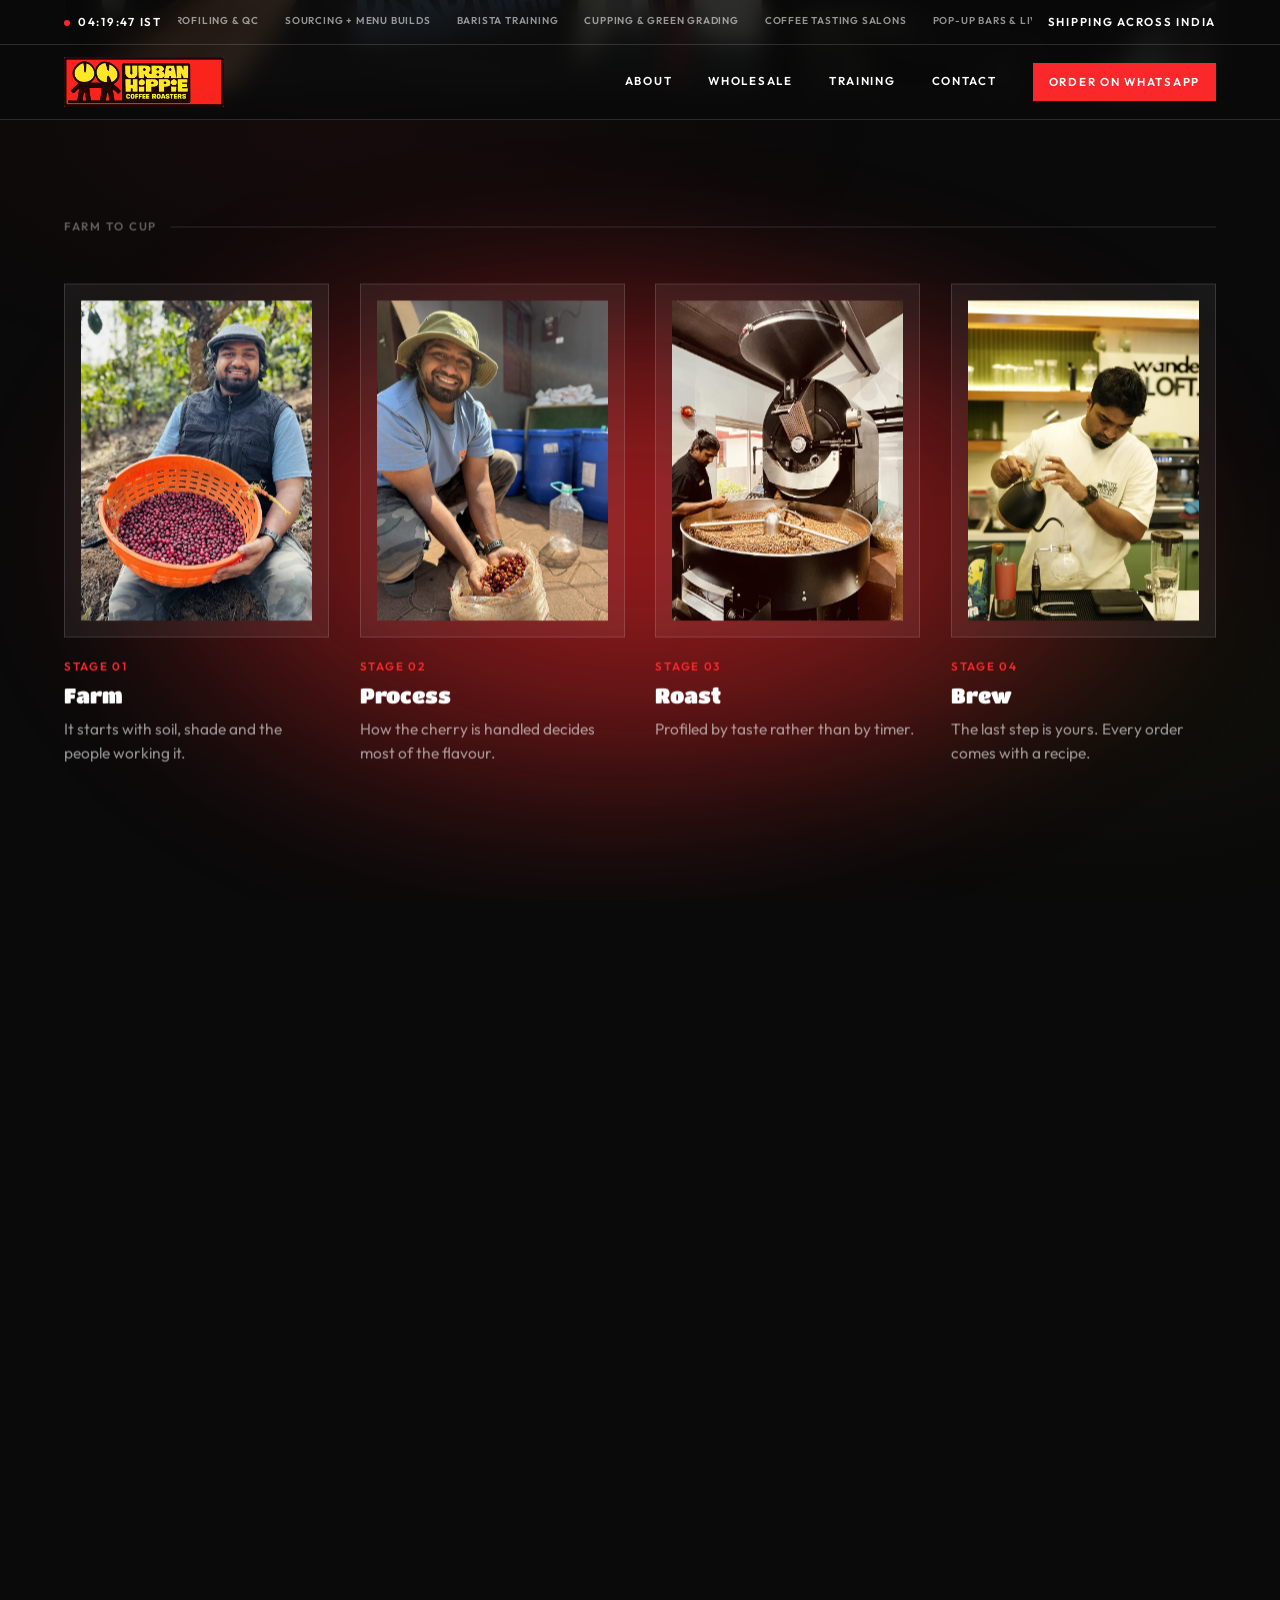
==== commit 19293f61: "Add files via upload" ====
--- a/index.html
+++ b/index.html
@@ -38,7 +38,16 @@
 <header id="siteHeader">
   <div class="strip mono">
     <span><span class="dot"></span><span class="js-clock">--:--:--</span> IST</span>
-    <span>Shipping across India</span>
+    <div class="ticker-wrap">
+      <div class="ticker-track"><span>FARM TO CUP CONSULTING</span><span>ORIGIN &amp; PROCESSING SUPPORT</span><span>ROAST PROFILING &amp; QC</span><span>SOURCING + MENU BUILDS</span><span>BARISTA TRAINING</span><span>CUPPING &amp; GREEN GRADING</span><span>COFFEE TASTING SALONS</span><span>POP-UP BARS &amp; LIVE ROASTS</span><a href="#" class="book-session js-wa" data-wa-msg="Hi, I'd like to book a session.">
+        <span class="blob b1"></span><span class="blob b2"></span><span class="blob b3"></span>
+        <span class="bs-text">Book a session &rarr;</span>
+      </a><span>FARM TO CUP CONSULTING</span><span>ORIGIN &amp; PROCESSING SUPPORT</span><span>ROAST PROFILING &amp; QC</span><span>SOURCING + MENU BUILDS</span><span>BARISTA TRAINING</span><span>CUPPING &amp; GREEN GRADING</span><span>COFFEE TASTING SALONS</span><span>POP-UP BARS &amp; LIVE ROASTS</span><a href="#" class="book-session js-wa" data-wa-msg="Hi, I'd like to book a session.">
+        <span class="blob b1"></span><span class="blob b2"></span><span class="blob b3"></span>
+        <span class="bs-text">Book a session &rarr;</span>
+      </a></div>
+    </div>
+    <span class="ship-text">Shipping across India</span>
   </div>
   <nav class="wrap">
     <a href="index.html" aria-label="Urban Hippie Coffee Roasters, home">
@@ -47,11 +56,21 @@
     <div class="links mono">
       <a href="about.html" class="hide-sm">About</a>
       <a href="wholesale.html" class="hide-sm">Wholesale</a>
+      <a href="training.html" class="hide-sm">Training</a>
       <a href="contact.html" class="hide-sm">Contact</a>
       <a href="#" class="pill magnetic js-wa"><span class="pill-full">Order on WhatsApp</span><span class="pill-short">WhatsApp</span></a>
+      <button id="menuToggle" class="menu-toggle" aria-label="Menu" aria-expanded="false" aria-controls="mobileMenu">
+        <span class="mi mi-open"><svg viewBox="0 0 24 24" fill="none" stroke="currentColor" stroke-width="1.8" stroke-linecap="round"><path d="M4 7h16M4 12h16M4 17h16"/></svg></span><span class="mi mi-close"><svg viewBox="0 0 24 24" fill="none" stroke="currentColor" stroke-width="1.8" stroke-linecap="round"><path d="M5 5l14 14M19 5L5 19"/></svg></span>
+      </button>
     </div>
   </nav>
 </header>
+<div id="mobileMenu" class="mobile-menu">
+  <a href="about.html">About</a>
+  <a href="wholesale.html">Wholesale</a>
+  <a href="training.html">Training</a>
+  <a href="contact.html">Contact</a>
+</div>
 
 <div id="scrollArea"><div id="scrollContent">
 <main>
@@ -155,17 +174,25 @@
       <span class="lbl mono">Enquiries</span>
       <ul>
         <li><a href="wholesale.html">Wholesale</a></li>
-        <li><a href="wholesale.html">Corporate gifting</a></li>
-        <li><a href="contact.html">Training &amp; workshops</a></li>
+        <li><a href="about.html">About</a></li>
+        <li><a href="training.html">Training &amp; workshops</a></li>
       </ul>
     </div>
     <div>
       <span class="lbl mono">Reach</span>
-      <ul>
-        <li><a href="#" class="js-wa">WhatsApp</a></li>
-        <li><a href="#">Instagram</a></li>
-        <li><a href="#">Email</a></li>
-        <li><a href="#">Phone</a></li>
+      <ul class="reach-icons">
+        <li>
+          <a href="#" class="js-wa reach-icon" aria-label="WhatsApp"><svg viewBox="0 0 24 24" fill="none" stroke="currentColor" stroke-width="1.6"><path d="M6 20l1.4-3.6A7.7 7.7 0 1 1 12 19.7c-1.3 0-2.5-.3-3.6-.9L6 20z"/><path d="M9 10.2c0 3 2.8 5.8 5.8 5.8.6 0 1-.5.9-1l-.3-1.2c-.1-.4-.5-.6-.8-.5l-1.1.4c-.9-.5-1.6-1.2-2.1-2.1l.4-1.1c.1-.4 0-.7-.5-.8l-1.2-.3c-.5-.1-1 .3-1 .9z"/></svg></a>
+          <a href="#" class="js-wa reach-num">+91 98954 74842</a>
+        </li>
+        <li>
+          <a href="https://www.instagram.com/koyanalthani" target="_blank" rel="noopener" class="reach-icon" aria-label="Instagram"><svg viewBox="0 0 24 24" fill="none" stroke="currentColor" stroke-width="1.6"><rect x="3.5" y="3.5" width="17" height="17" rx="5"/><circle cx="12" cy="12" r="4.2"/><circle cx="17.2" cy="6.8" r="1"/></svg></a>
+          <a href="https://www.instagram.com/koyanalthani" target="_blank" rel="noopener" class="reach-num">@koyanalthani</a>
+        </li>
+        <li>
+          <span class="reach-icon" aria-hidden="true"><svg viewBox="0 0 24 24" fill="none" stroke="currentColor" stroke-width="1.6"><rect x="3" y="5" width="18" height="14" rx="2.5"/><path d="M4 6.5l8 6.5 8-6.5"/></svg></span>
+          <a href="mailto:koyanalthani@gmail.com" class="reach-num">koyanalthani@gmail.com</a>
+        </li>
       </ul>
     </div>
   </div>
--- a/assets/site.css
+++ b/assets/site.css
@@ -40,11 +40,47 @@
   background:rgba(10,10,10,.86);backdrop-filter:blur(12px);border-bottom:1px solid var(--rule)}
 main{padding-top:var(--nav-h)} /* --nav-h is set precisely by JS to the header's real height */
 
-.strip{display:flex;justify-content:space-between;align-items:center;gap:16px;
+.strip{display:grid;grid-template-columns:auto 1fr auto;align-items:center;gap:16px;
   padding-top:9px;padding-bottom:9px;border-bottom:1px solid var(--rule)}
 .dot{display:inline-block;width:6px;height:6px;border-radius:50%;background:var(--red);
   margin-right:8px;vertical-align:middle;animation:pulse 2.4s infinite}
 @keyframes pulse{0%,100%{opacity:1}50%{opacity:.25}}
+@media(max-width:700px){.ship-text{display:none}}
+
+/* ---------- booking ticker — centered in the top strip, between
+   the clock and "Shipping across India". Plain scrolling text for
+   the service list; the liquid colour treatment is scoped to just
+   the final "Book a session" item, which is also the only clickable
+   piece. Slow on purpose — this should feel like ambient detail,
+   not something competing for attention. ---------- */
+.ticker-wrap{justify-self:stretch;overflow:hidden;width:100%;
+  height:26px;position:relative}
+.ticker-track{display:flex;align-items:center;gap:26px;white-space:nowrap;
+  animation:tickerslide 4.725s linear infinite;transform:translateX(-50%)}
+@keyframes tickerslide{0%{transform:translateX(-50%)}100%{transform:translateX(0%)}}
+.ticker-track > span{font-family:var(--text);font-size:10px;font-weight:600;
+  letter-spacing:.08em;text-transform:uppercase;color:var(--muted);flex-shrink:0}
+
+.book-session{position:relative;overflow:hidden;display:inline-flex;align-items:center;
+  padding:4px 12px;flex-shrink:0}
+.book-session .blob{position:absolute;border-radius:50%;filter:blur(8px);opacity:.85}
+.book-session .b1{width:60%;height:150%;top:-25%;left:-10%;background:var(--red);
+  animation:blobA 14s ease-in-out infinite}
+.book-session .b2{width:55%;height:140%;top:-20%;left:35%;background:#a8790c;
+  animation:blobB 18s ease-in-out infinite}
+.book-session .b3{width:58%;height:145%;top:-22%;left:58%;background:#3d6b3a;
+  animation:blobC 22s ease-in-out infinite}
+@keyframes blobA{0%,100%{transform:translate(0,0) scale(1)}50%{transform:translate(10%,-8%) scale(1.12)}}
+@keyframes blobB{0%,100%{transform:translate(0,0) scale(1)}50%{transform:translate(-12%,9%) scale(.92)}}
+@keyframes blobC{0%,100%{transform:translate(0,0) scale(1)}50%{transform:translate(-8%,-10%) scale(1.08)}}
+.book-session .bs-text{position:relative;z-index:1;font-family:var(--text);font-size:10px;
+  font-weight:600;letter-spacing:.08em;text-transform:uppercase;color:#fff;
+  text-shadow:0 1px 3px rgba(0,0,0,.85),0 0 6px rgba(0,0,0,.5)}
+
+@media(prefers-reduced-motion:reduce){
+  .book-session .blob{animation:none}
+  .ticker-track{animation:none;transform:translateX(0)}
+}
 
 nav{display:flex;justify-content:space-between;align-items:center;padding-top:12px;padding-bottom:12px}
 .logo{width:clamp(84px,24vw,160px)}
@@ -58,6 +94,27 @@
 .pill-short{display:none}
 @media(max-width:480px){.pill{padding:9px 13px}.pill-full{display:none}.pill-short{display:inline}}
 @media(max-width:860px){.hide-sm{display:none}}
+
+/* ---------- mobile menu — the only way to reach About/Wholesale/Contact
+   once the nav links hide at 860px. Hidden entirely above that width. ---------- */
+.menu-toggle{display:none;background:none;border:1px solid var(--rule);border-radius:50%;
+  width:38px;height:38px;color:var(--ink);align-items:center;justify-content:center;
+  padding:0;cursor:pointer;transition:border-color .25s}
+.menu-toggle svg{width:18px;height:18px}
+.menu-toggle .mi{display:flex}
+.menu-toggle .mi-close{display:none}
+.menu-toggle[aria-expanded="true"] .mi-open{display:none}
+.menu-toggle[aria-expanded="true"] .mi-close{display:flex}
+@media(max-width:860px){.menu-toggle{display:flex}}
+
+.mobile-menu{display:none;position:fixed;top:var(--nav-h);left:0;right:0;z-index:39;
+  flex-direction:column;background:var(--bg);border-bottom:1px solid var(--rule);
+  padding:8px var(--pad) 18px;max-height:calc(100svh - var(--nav-h));overflow-y:auto}
+.mobile-menu a{padding:14px 0;border-top:1px solid var(--rule);font-family:var(--display);
+  font-size:1.3rem;color:var(--ink)}
+.mobile-menu a:active{color:var(--red)}
+html.menu-open .mobile-menu{display:flex}
+html.menu-open{overflow:hidden}
 
 /* ---------- page fade transition ---------- */
 html{background:var(--bg)}
@@ -223,6 +280,22 @@
 @media(max-width:760px){.philosophy{grid-template-columns:1fr}}
 .philosophy h3{font-family:var(--display);font-size:1.5rem;color:var(--yellow);margin-bottom:12px}
 .philosophy p{color:var(--muted);font-size:15.5px}
+
+/* ---------- training page — three equal-weight service blocks ---------- */
+.tgrid{display:grid;grid-template-columns:repeat(3,1fr);gap:clamp(32px,4.5vw,56px)}
+@media(max-width:900px){.tgrid{grid-template-columns:1fr}}
+.tblock h3{font-family:var(--display);font-size:clamp(1.35rem,2.4vw,1.9rem);margin-bottom:10px}
+.tblock>p{color:var(--muted);font-size:15.5px;margin-bottom:clamp(26px,3vw,36px)}
+.titem{border-top:1px solid var(--rule);padding-top:16px;margin-top:16px}
+.titem:first-of-type{margin-top:0}
+.titem .tlabel{display:block;font-family:var(--text);font-weight:600;color:var(--ink);
+  margin-bottom:8px;font-size:15px}
+.titem p{color:var(--muted);font-size:14.5px;line-height:1.55;margin:0}
+
+.closing-cta h2{font-family:var(--display);font-size:clamp(1.9rem,4.4vw,3.6rem);
+  max-width:16ch;margin-bottom:20px}
+.closing-cta p{color:var(--muted);max-width:54ch;font-size:clamp(16px,1.4vw,19px);
+  margin-bottom:clamp(28px,3.5vw,38px)}
 .signed{max-width:56ch;padding-top:clamp(50px,7vw,90px);border-top:1px solid var(--rule)}
 .signed p{font-size:clamp(18px,2vw,24px);line-height:1.5;margin-bottom:16px}
 .signed .who{margin-top:28px;color:var(--muted);font-size:15px}
@@ -244,6 +317,21 @@
 .reach-list{list-style:none;display:grid;gap:18px}
 .reach-list a{font-size:clamp(18px,2vw,24px);font-family:var(--display);display:inline-block;transition:color .25s}
 .reach-list a:hover{color:var(--red)}
+
+/* reach icons — footer (small) + Contact page (large). Icon is its own
+   hit target; the number, handle, or email sits beside it as a second link. */
+.reach-icons{list-style:none;display:grid;gap:16px}
+.reach-icons li{display:flex;align-items:center;gap:14px}
+.reach-icon{display:flex;align-items:center;justify-content:center;flex-shrink:0;
+  width:38px;height:38px;border:1px solid var(--rule);border-radius:50%;color:var(--muted);
+  transition:color .25s,border-color .25s}
+.reach-icon svg{width:18px;height:18px}
+.reach-icons li:hover .reach-icon{color:var(--red);border-color:var(--red)}
+.reach-num{color:var(--muted);font-size:15px;transition:color .25s}
+.reach-icons li:hover .reach-num{color:var(--ink)}
+.reach-icons-lg .reach-icon{width:52px;height:52px}
+.reach-icons-lg .reach-icon svg{width:24px;height:24px}
+.reach-icons-lg .reach-num{font-size:clamp(17px,1.8vw,21px);font-family:var(--display)}
 .contact-panels{display:grid;grid-template-columns:1fr 1fr;gap:clamp(16px,3vw,28px);margin-top:clamp(50px,7vw,90px)}
 @media(max-width:700px){.contact-panels{grid-template-columns:1fr}}
 .art-slot{aspect-ratio:3/4;background:var(--slot);border:1px solid var(--rule);display:flex;align-items:center;
@@ -264,6 +352,8 @@
 .fcols li a{color:var(--muted);transition:color .25s}
 .fcols li a:hover{color:var(--yellow)}
 .fcols .lbl{color:var(--faint);margin-bottom:20px;display:block}
+.fcols .reach-icons li:hover .reach-icon{color:var(--yellow);border-color:var(--yellow)}
+.fcols .reach-icons li:hover .reach-num{color:var(--yellow)}
 .fbot{border-top:1px solid var(--rule);padding-top:24px;display:flex;justify-content:space-between;
   gap:18px;flex-wrap:wrap;color:var(--faint)}
 
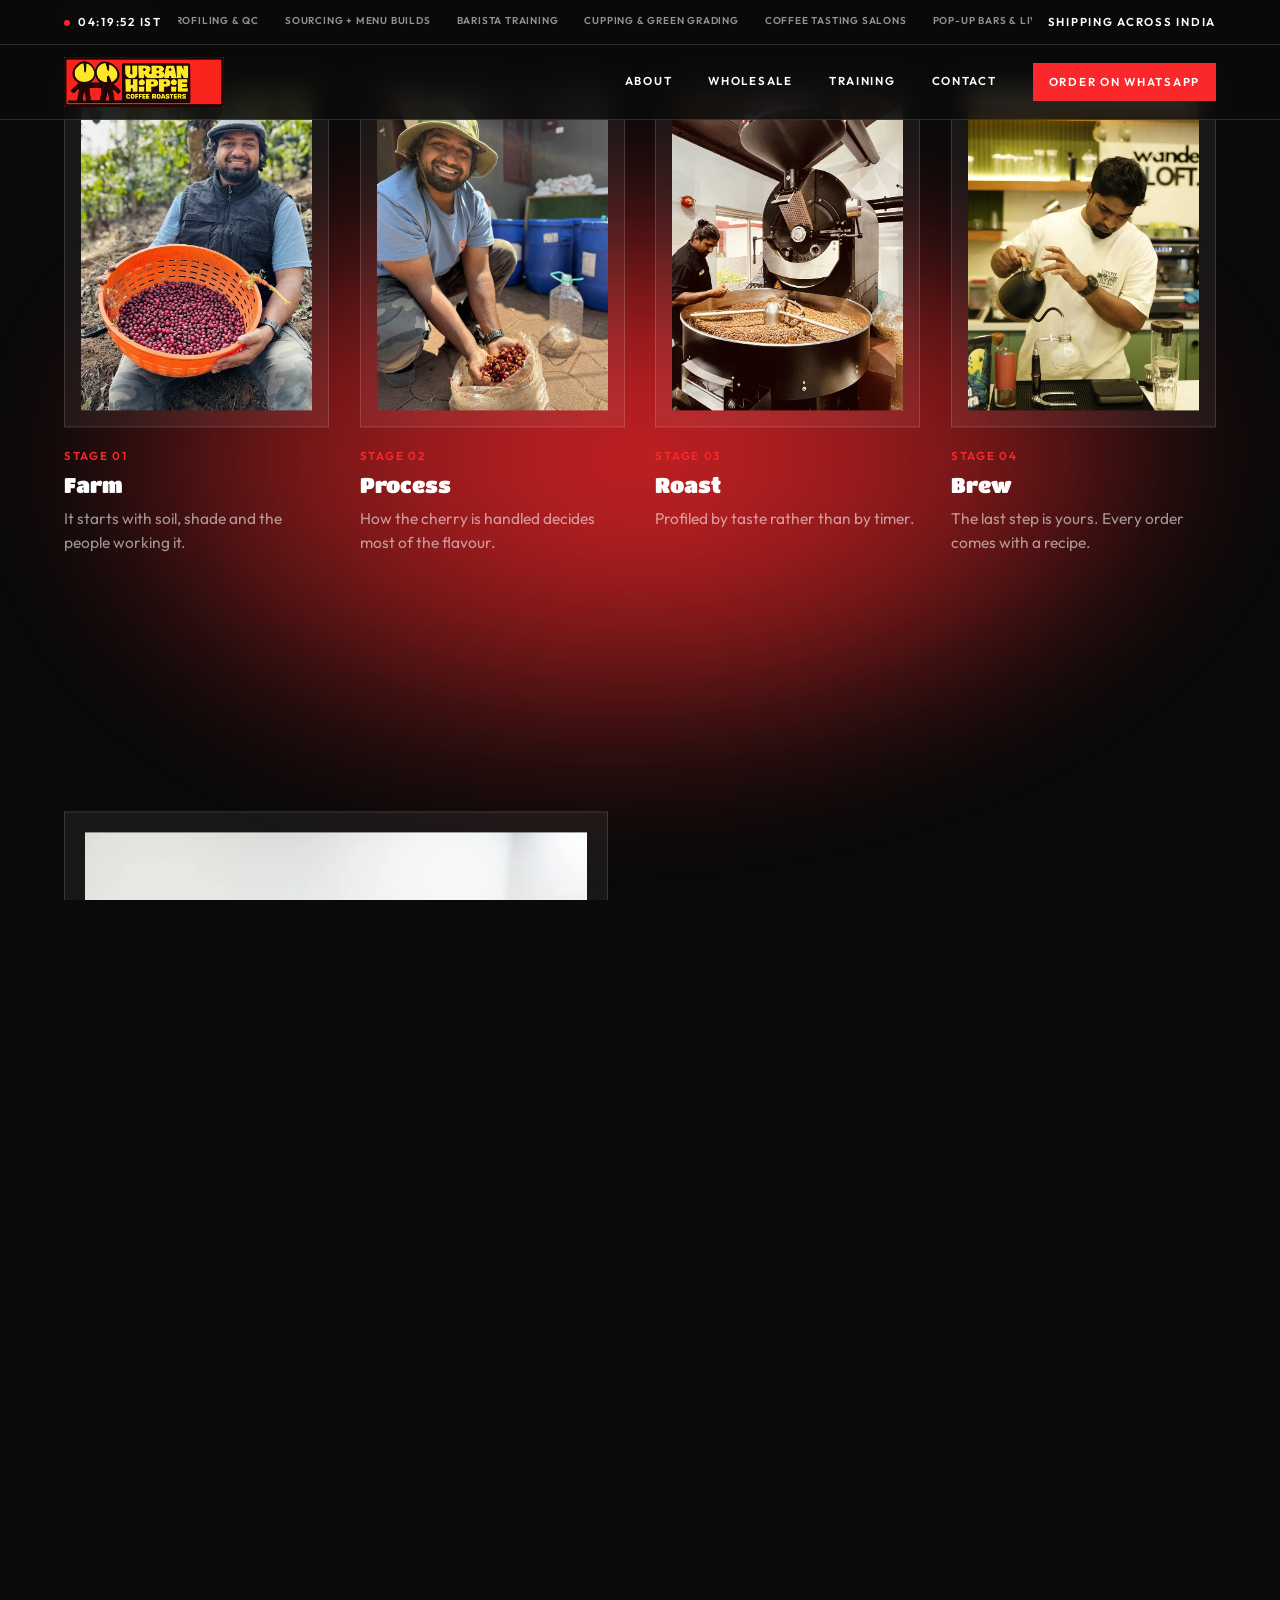
==== commit 9a9d955a: "Add files via upload" ====
--- a/index.html
+++ b/index.html
@@ -203,6 +203,7 @@
 </footer>
 </div></div>
 <div id="spacer"></div>
+<div class="reveal-panel" aria-hidden="true"><img src="assets/kozhikode-word.webp" alt=""></div>
 
 <script src="assets/site.js"></script>
 </body>
--- a/assets/site.css
+++ b/assets/site.css
@@ -123,7 +123,10 @@
 body.is-leaving{opacity:0;transform:translateY(-6px);transition:opacity .38s cubic-bezier(.4,0,1,1),transform .38s cubic-bezier(.4,0,1,1)}
 
 /* ---------- smooth-scroll engine ---------- */
-#scrollArea{position:fixed;inset:0;overflow:hidden}
+/* Opaque and above the reveal panel, so the panel stays completely
+   hidden at every normal scroll position — it only appears when the
+   page is pushed past its end (the shutter lift). */
+#scrollArea{position:fixed;inset:0;overflow:hidden;z-index:1;background:var(--bg)}
 html.has-smooth #scrollContent{will-change:transform}
 html:not(.has-smooth) #scrollArea{position:static;overflow:visible}
 #spacer{visibility:hidden}
@@ -190,6 +193,35 @@
 
 /* ---------- page header (about / wholesale / contact) ---------- */
 .pagehead{padding-top:clamp(60px,9vw,120px);padding-bottom:clamp(40px,6vw,70px)}
+
+/* ---------- training hero glow — two large blurred blobs drifting on
+   independent loops behind the headline. Pure CSS, no JS. Sits between
+   the navbar and the heading, behind the text; pointer-events:none so
+   it never blocks the nav or any button. Opacity kept low so the white
+   headline keeps its contrast. ---------- */
+.hero-glow-wrap{position:relative;overflow:hidden}
+.hero-glow{position:absolute;inset:0;z-index:0;pointer-events:none;overflow:hidden}
+.hero-glow span{position:absolute;display:block;border-radius:50%;
+  filter:blur(90px);will-change:transform}
+.hero-glow .hg1{width:min(60%,620px);aspect-ratio:1/1;top:-18%;left:4%;
+  background:radial-gradient(circle,rgba(250,40,43,.55),rgba(250,40,43,.12) 60%,transparent 75%);
+  animation:hgDrift1 26s ease-in-out infinite}
+.hero-glow .hg2{width:min(52%,520px);aspect-ratio:1/1;top:-6%;left:34%;
+  background:radial-gradient(circle,rgba(255,110,50,.42),rgba(255,110,50,.10) 58%,transparent 74%);
+  animation:hgDrift2 34s ease-in-out infinite}
+@keyframes hgDrift1{
+  0%,100%{transform:translate(0,0) scale(1)}
+  33%{transform:translate(12%,8%) scale(1.14)}
+  66%{transform:translate(-6%,4%) scale(.94)}
+}
+@keyframes hgDrift2{
+  0%,100%{transform:translate(0,0) scale(1)}
+  40%{transform:translate(-14%,10%) scale(1.1)}
+  70%{transform:translate(8%,-4%) scale(.92)}
+}
+.pagehead h1,.pagehead p{position:relative;z-index:1}
+@media(max-width:700px){.hero-glow span{filter:blur(60px)}}
+@media(prefers-reduced-motion:reduce){.hero-glow span{animation:none}}
 .pagehead h1{font-size:clamp(2.4rem,7vw,6.4rem);max-width:16ch}
 .pagehead p{margin-top:20px;color:var(--muted);max-width:48ch;font-size:clamp(16px,1.4vw,19px)}
 
@@ -343,7 +375,31 @@
 .closing h2{font-size:clamp(1.9rem,6.2vw,6.2rem);max-width:15ch;margin:0 auto;line-height:1.02}
 
 /* ---------- footer ---------- */
-footer{border-top:1px solid var(--rule);padding-top:clamp(50px,7vw,88px);padding-bottom:34px;position:relative;z-index:2}
+footer{border-top:1px solid var(--rule);padding-top:clamp(50px,7vw,88px);padding-bottom:34px;position:relative;z-index:2;background:var(--bg)}
+
+/* ---------- reveal panel — a normal block at the very end of the
+   document, sitting below the footer. Not fixed: making it fixed meant
+   it painted at the viewport bottom at every scroll position and leaked
+   through on shorter pages. As an ordinary element it simply scrolls
+   into view after the footer, which is the shutter effect wanted. ---------- */
+/* ---------- shutter reveal — the word mark sits fixed at the bottom of
+   the viewport, permanently behind the page. #scrollArea is opaque and
+   covers it at every normal scroll position, so it's invisible during
+   reading. The site ends at Privacy · Terms; pushing past that end lifts
+   the page off the panel like a shutter and exposes what was underneath. ---------- */
+.reveal-panel{position:fixed;left:0;right:0;bottom:0;z-index:0;
+  height:clamp(160px,24vh,280px);
+  display:flex;align-items:center;justify-content:center;
+  background:#000;pointer-events:none;overflow:hidden}
+.reveal-panel img{width:92%;max-width:1500px;height:auto;display:block}
+@media(max-width:700px){
+  .reveal-panel{height:clamp(110px,16vh,170px)}
+  .reveal-panel img{width:90%}
+}
+
+/* the gap after the footer — must punch through #scrollContent's
+   background so the fixed panel behind shows through it. Its height
+   sets how much reveal you get; matched to the panel's own height. */
 .fcols{display:grid;grid-template-columns:2fr 1fr 1fr;gap:clamp(30px,5vw,70px);padding-bottom:54px}
 @media(max-width:760px){.fcols{grid-template-columns:1fr 1fr}.fcols>div:first-child{grid-column:1/-1}}
 .flogo{width:clamp(150px,20vw,200px);margin-bottom:28px}
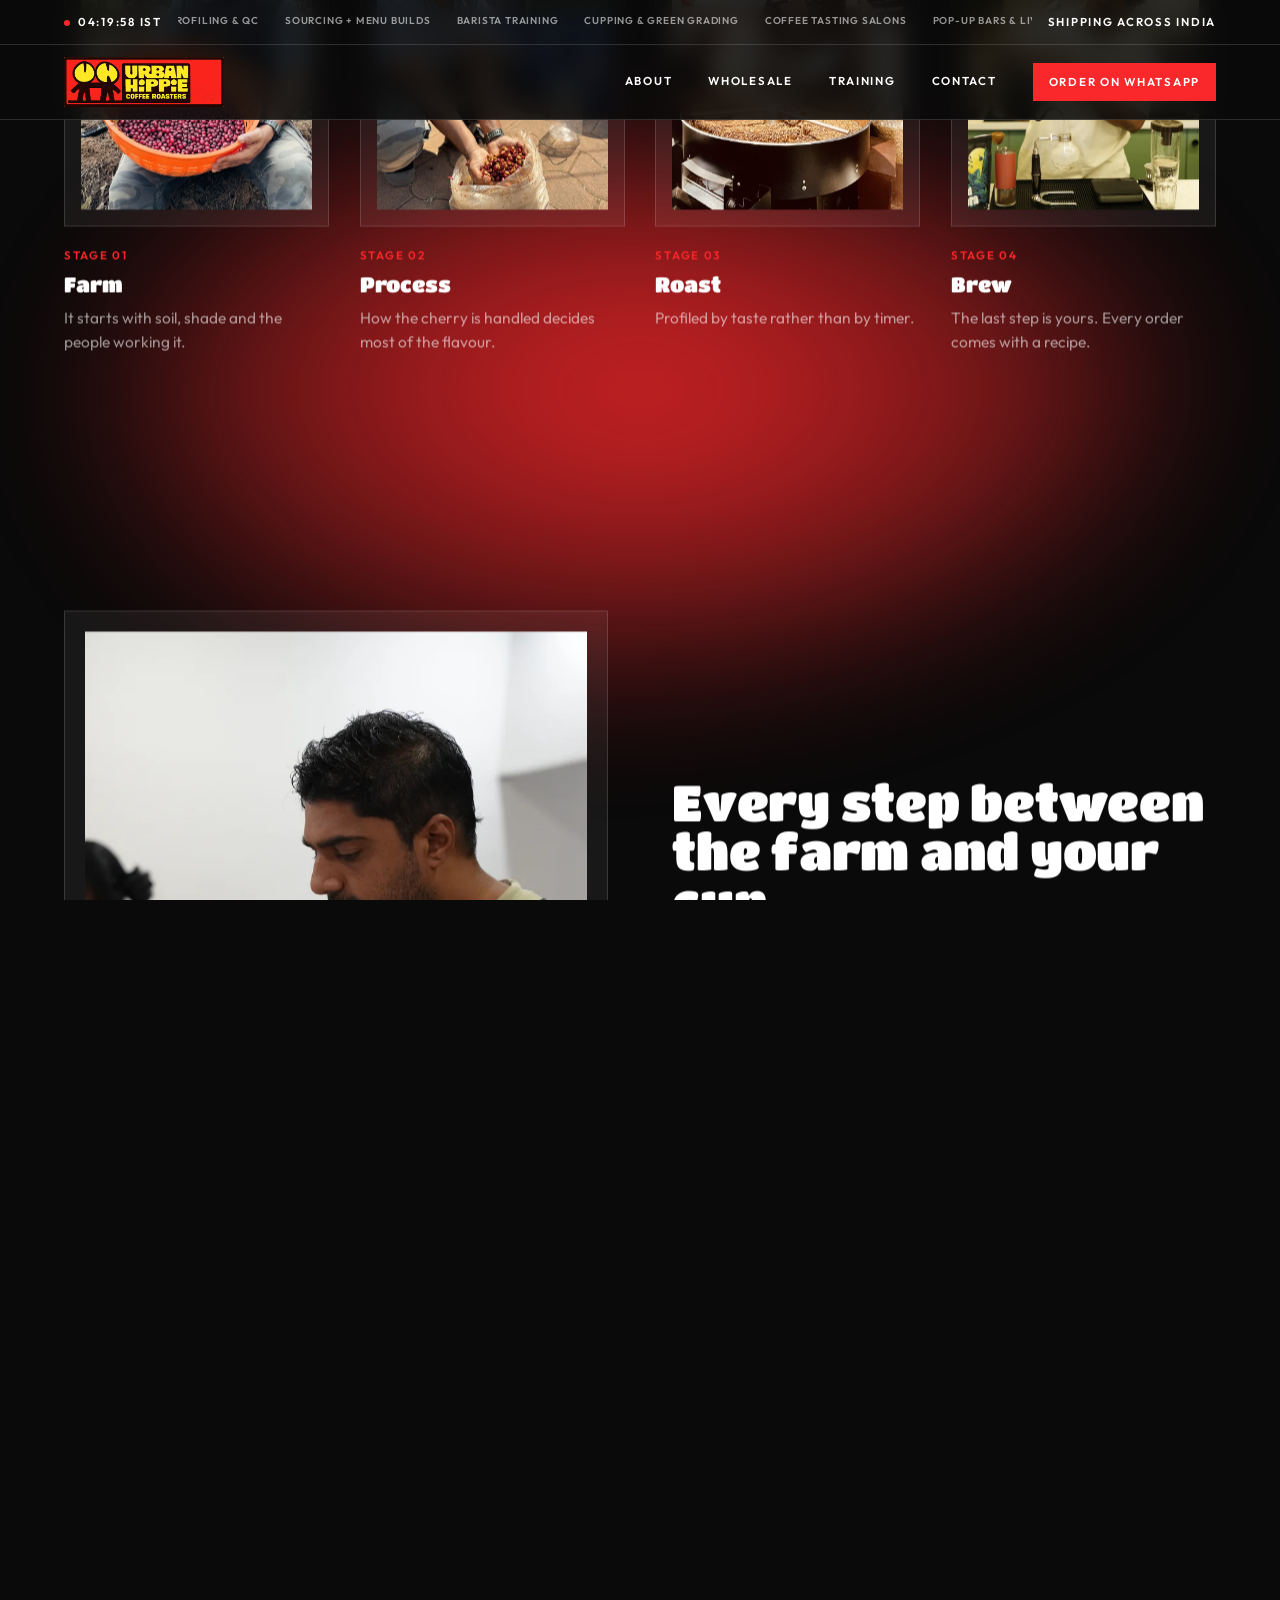
==== commit b349527b: "Add files via upload" ====
--- a/index.html
+++ b/index.html
@@ -203,7 +203,6 @@
 </footer>
 </div></div>
 <div id="spacer"></div>
-<div class="reveal-panel" aria-hidden="true"><img src="assets/kozhikode-word.webp" alt=""></div>
 
 <script src="assets/site.js"></script>
 </body>
--- a/assets/site.css
+++ b/assets/site.css
@@ -117,7 +117,20 @@
 html.menu-open{overflow:hidden}
 
 /* ---------- page fade transition ---------- */
-html{background:var(--bg)}
+/* ---------- rubber-band reveal, the native way ----------
+   The word lives on the <html> background. <body> paints its own opaque
+   background on top, so the word is invisible during all normal reading.
+   When the browser rubber-bands past the end (iOS/Android overscroll),
+   the body lifts and the html background shows through underneath —
+   the same mechanic koraspond.com uses. No JS, no fake spring: it's the
+   OS bounce, so it tracks the finger exactly and settles on its own. */
+html{
+  background:#000 url(assets/kozhikode-word.webp) no-repeat center bottom clamp(28px,6vh,70px);
+  background-size:min(62%,1100px) auto;
+}
+@media(max-width:900px){html{background-size:78% auto}}
+@media(max-width:700px){html{background-size:92% auto;background-position:center bottom clamp(20px,4vh,44px)}}
+body{background:var(--bg)}
 body{opacity:0;transform:translateY(6px);transition:opacity .5s cubic-bezier(.22,1,.36,1),transform .5s cubic-bezier(.22,1,.36,1)}
 body.is-ready{opacity:1;transform:none}
 body.is-leaving{opacity:0;transform:translateY(-6px);transition:opacity .38s cubic-bezier(.4,0,1,1),transform .38s cubic-bezier(.4,0,1,1)}
@@ -353,13 +366,14 @@
 /* reach icons — footer (small) + Contact page (large). Icon is its own
    hit target; the number, handle, or email sits beside it as a second link. */
 .reach-icons{list-style:none;display:grid;gap:16px}
-.reach-icons li{display:flex;align-items:center;gap:14px}
+.reach-icons li{display:flex;align-items:center;gap:14px;min-width:0}
 .reach-icon{display:flex;align-items:center;justify-content:center;flex-shrink:0;
   width:38px;height:38px;border:1px solid var(--rule);border-radius:50%;color:var(--muted);
   transition:color .25s,border-color .25s}
 .reach-icon svg{width:18px;height:18px}
 .reach-icons li:hover .reach-icon{color:var(--red);border-color:var(--red)}
-.reach-num{color:var(--muted);font-size:15px;transition:color .25s}
+.reach-num{color:var(--muted);font-size:15px;transition:color .25s;
+  min-width:0;overflow-wrap:anywhere}
 .reach-icons li:hover .reach-num{color:var(--ink)}
 .reach-icons-lg .reach-icon{width:52px;height:52px}
 .reach-icons-lg .reach-icon svg{width:24px;height:24px}
@@ -387,21 +401,16 @@
    covers it at every normal scroll position, so it's invisible during
    reading. The site ends at Privacy · Terms; pushing past that end lifts
    the page off the panel like a shutter and exposes what was underneath. ---------- */
-.reveal-panel{position:fixed;left:0;right:0;bottom:0;z-index:0;
-  height:clamp(160px,24vh,280px);
-  display:flex;align-items:center;justify-content:center;
-  background:#000;pointer-events:none;overflow:hidden}
-.reveal-panel img{width:92%;max-width:1500px;height:auto;display:block}
-@media(max-width:700px){
-  .reveal-panel{height:clamp(110px,16vh,170px)}
-  .reveal-panel img{width:90%}
-}
+
 
 /* the gap after the footer — must punch through #scrollContent's
    background so the fixed panel behind shows through it. Its height
    sets how much reveal you get; matched to the panel's own height. */
 .fcols{display:grid;grid-template-columns:2fr 1fr 1fr;gap:clamp(30px,5vw,70px);padding-bottom:54px}
 @media(max-width:760px){.fcols{grid-template-columns:1fr 1fr}.fcols>div:first-child{grid-column:1/-1}}
+/* below ~520px the two side-by-side columns squeeze the email address
+   past the screen edge — give each column the full width instead */
+@media(max-width:520px){.fcols{grid-template-columns:1fr;gap:34px}}
 .flogo{width:clamp(150px,20vw,200px);margin-bottom:28px}
 .fcols h3{font-size:clamp(1.4rem,3vw,2.1rem);max-width:15ch}
 .fcols ul{list-style:none;display:grid;gap:11px}
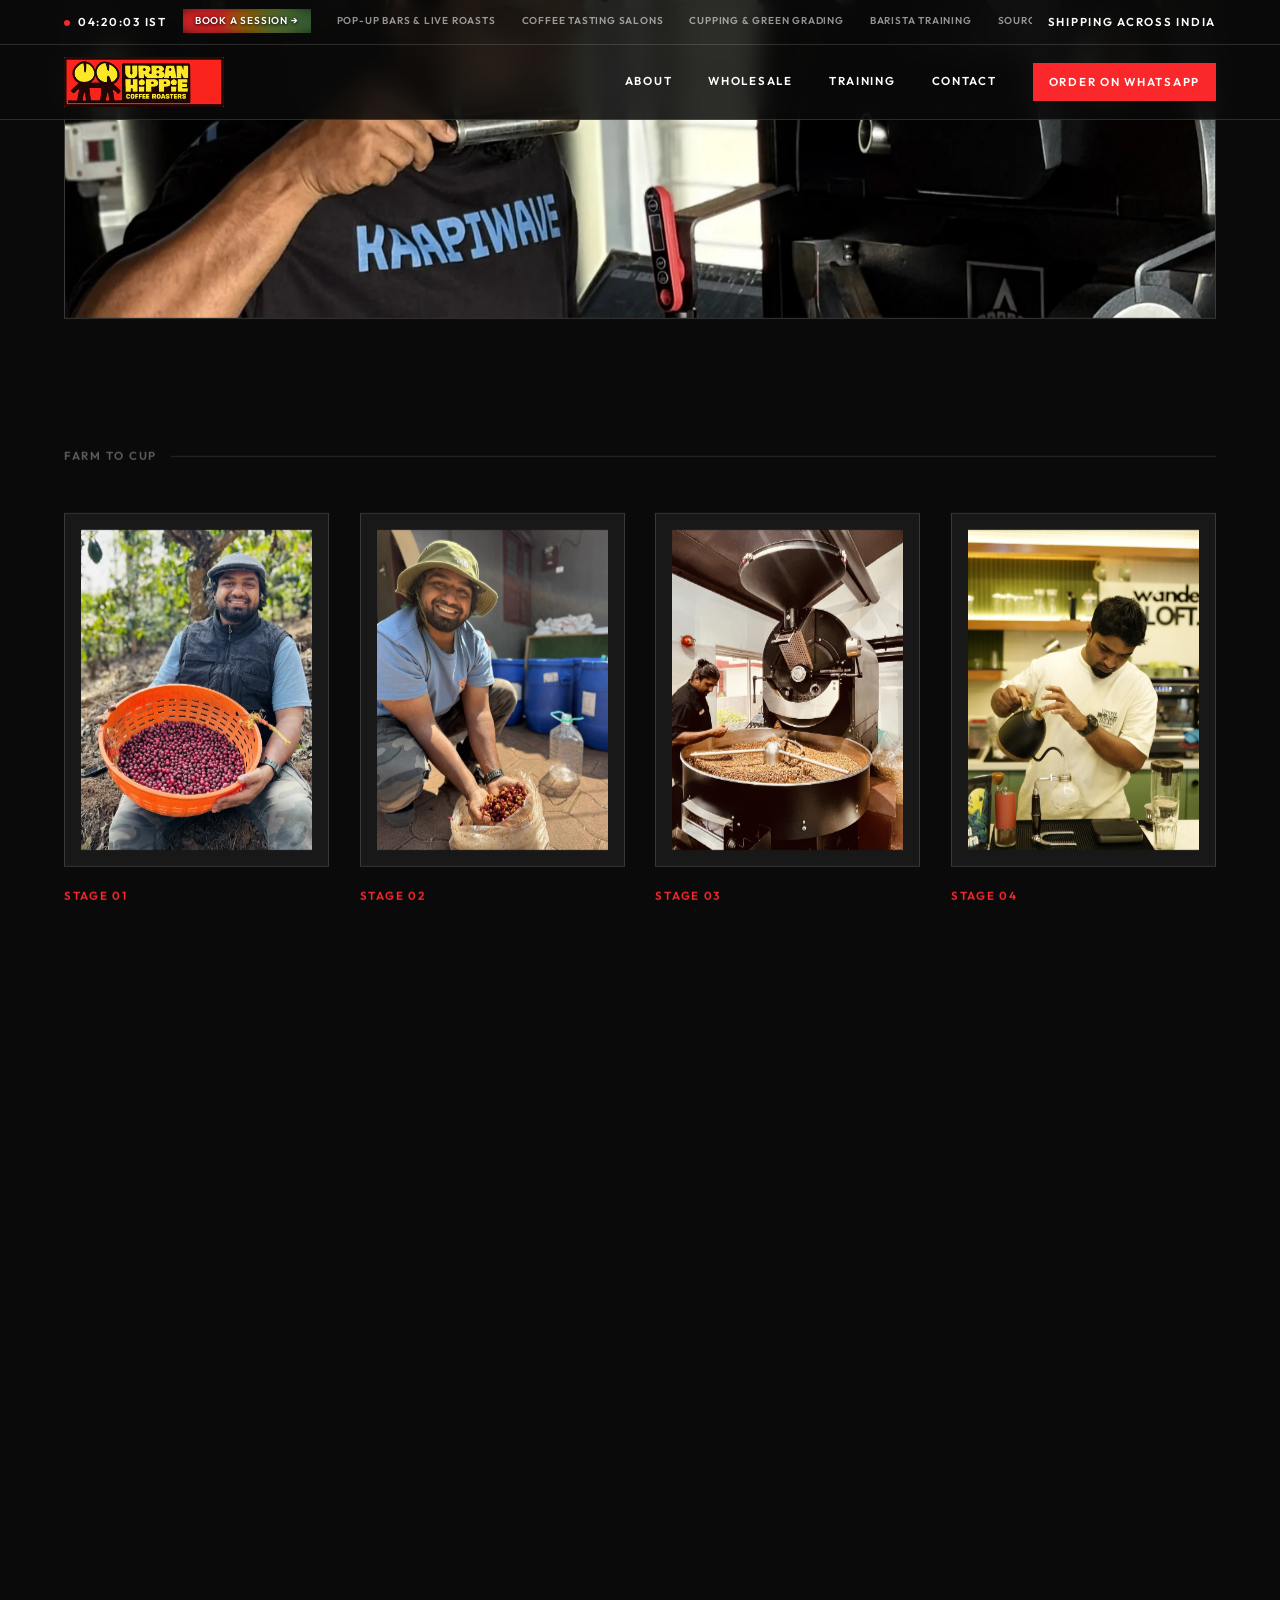
==== commit 2bba26ae: "Add files via upload" ====
--- a/index.html
+++ b/index.html
@@ -39,13 +39,13 @@
   <div class="strip mono">
     <span><span class="dot"></span><span class="js-clock">--:--:--</span> IST</span>
     <div class="ticker-wrap">
-      <div class="ticker-track"><span>FARM TO CUP CONSULTING</span><span>ORIGIN &amp; PROCESSING SUPPORT</span><span>ROAST PROFILING &amp; QC</span><span>SOURCING + MENU BUILDS</span><span>BARISTA TRAINING</span><span>CUPPING &amp; GREEN GRADING</span><span>COFFEE TASTING SALONS</span><span>POP-UP BARS &amp; LIVE ROASTS</span><a href="#" class="book-session js-wa" data-wa-msg="Hi, I'd like to book a session.">
+      <div class="ticker-track"><a href="#" class="book-session js-wa" data-wa-msg="Hi, I'd like to book a session.">
         <span class="blob b1"></span><span class="blob b2"></span><span class="blob b3"></span>
         <span class="bs-text">Book a session &rarr;</span>
-      </a><span>FARM TO CUP CONSULTING</span><span>ORIGIN &amp; PROCESSING SUPPORT</span><span>ROAST PROFILING &amp; QC</span><span>SOURCING + MENU BUILDS</span><span>BARISTA TRAINING</span><span>CUPPING &amp; GREEN GRADING</span><span>COFFEE TASTING SALONS</span><span>POP-UP BARS &amp; LIVE ROASTS</span><a href="#" class="book-session js-wa" data-wa-msg="Hi, I'd like to book a session.">
+      </a><span>POP-UP BARS &amp; LIVE ROASTS</span><span>COFFEE TASTING SALONS</span><span>CUPPING &amp; GREEN GRADING</span><span>BARISTA TRAINING</span><span>SOURCING + MENU BUILDS</span><span>ROAST PROFILING &amp; QC</span><span>ORIGIN &amp; PROCESSING SUPPORT</span><span>FARM TO CUP CONSULTING</span><a href="#" class="book-session js-wa" data-wa-msg="Hi, I'd like to book a session.">
         <span class="blob b1"></span><span class="blob b2"></span><span class="blob b3"></span>
         <span class="bs-text">Book a session &rarr;</span>
-      </a></div>
+      </a><span>POP-UP BARS &amp; LIVE ROASTS</span><span>COFFEE TASTING SALONS</span><span>CUPPING &amp; GREEN GRADING</span><span>BARISTA TRAINING</span><span>SOURCING + MENU BUILDS</span><span>ROAST PROFILING &amp; QC</span><span>ORIGIN &amp; PROCESSING SUPPORT</span><span>FARM TO CUP CONSULTING</span></div>
     </div>
     <span class="ship-text">Shipping across India</span>
   </div>
--- a/assets/site.css
+++ b/assets/site.css
@@ -42,6 +42,13 @@
 
 .strip{display:grid;grid-template-columns:auto 1fr auto;align-items:center;gap:16px;
   padding-top:9px;padding-bottom:9px;border-bottom:1px solid var(--rule)}
+/* On phones the middle column is far too narrow once the clock takes its
+   space — items were permanently clipped mid-word. Give the ticker its own
+   full-width row underneath instead, so whole items are readable. */
+@media(max-width:700px){
+  .strip{grid-template-columns:1fr;gap:7px}
+  .strip .ticker-wrap{grid-column:1/-1}
+}
 .dot{display:inline-block;width:6px;height:6px;border-radius:50%;background:var(--red);
   margin-right:8px;vertical-align:middle;animation:pulse 2.4s infinite}
 @keyframes pulse{0%,100%{opacity:1}50%{opacity:.25}}
@@ -55,9 +62,20 @@
    not something competing for attention. ---------- */
 .ticker-wrap{justify-self:stretch;overflow:hidden;width:100%;
   height:26px;position:relative}
-.ticker-track{display:flex;align-items:center;gap:26px;white-space:nowrap;
-  animation:tickerslide 4.725s linear infinite;transform:translateX(-50%)}
-@keyframes tickerslide{0%{transform:translateX(-50%)}100%{transform:translateX(0%)}}
+/* spacing is a right-margin on every child rather than a flex gap: a gap
+   isn't added after the last item, so one copy measured 13px short of half
+   the track and the loop jumped 13px every lap instead of circling
+   seamlessly. With margins each copy is exactly half, so -50% lands
+   perfectly and the seam is invisible. */
+.ticker-track{display:flex;align-items:center;white-space:nowrap;width:max-content;
+  animation:tickerslide 11.118s linear infinite}
+/* Runs rightward — the opposite direction to the red marquee below, so the
+   two bars counter-rotate. The item list is reversed in the markup to match,
+   which keeps them reading in order (Farm to cup … Book a session) as they
+   enter from the left. Duplicated content + a 50% shift makes the loop
+   seamless: there's no visible restart point. */
+@keyframes tickerslide{from{transform:translateX(-50%)}to{transform:translateX(0)}}
+.ticker-track > *{margin-right:26px;flex-shrink:0}
 .ticker-track > span{font-family:var(--text);font-size:10px;font-weight:600;
   letter-spacing:.08em;text-transform:uppercase;color:var(--muted);flex-shrink:0}
 
@@ -118,18 +136,19 @@
 
 /* ---------- page fade transition ---------- */
 /* ---------- rubber-band reveal, the native way ----------
-   The word lives on the <html> background. <body> paints its own opaque
-   background on top, so the word is invisible during all normal reading.
-   When the browser rubber-bands past the end (iOS/Android overscroll),
-   the body lifts and the html background shows through underneath —
-   the same mechanic koraspond.com uses. No JS, no fake spring: it's the
-   OS bounce, so it tracks the finger exactly and settles on its own. */
+   The word lives on the <html> background; <body> paints an opaque
+   background over it, so it's invisible during all normal reading.
+   Critically it's positioned BELOW the document's bottom edge — the
+   overscroll strip only exposes what sits past that edge, so anchoring
+   the image to 'bottom' left it hidden above the stretch and the bounce
+   showed plain black. Offsetting it down puts it inside the stretch. */
 html{
-  background:#000 url(assets/kozhikode-word.webp) no-repeat center bottom clamp(28px,6vh,70px);
+  background:#000 url(assets/kozhikode-word.webp) no-repeat;
+  background-position:center calc(100% + 105px);
   background-size:min(62%,1100px) auto;
 }
-@media(max-width:900px){html{background-size:78% auto}}
-@media(max-width:700px){html{background-size:92% auto;background-position:center bottom clamp(20px,4vh,44px)}}
+@media(max-width:900px){html{background-size:78% auto;background-position:center calc(100% + 80px)}}
+@media(max-width:700px){html{background-size:92% auto;background-position:center calc(100% + 60px)}}
 body{background:var(--bg)}
 body{opacity:0;transform:translateY(6px);transition:opacity .5s cubic-bezier(.22,1,.36,1),transform .5s cubic-bezier(.22,1,.36,1)}
 body.is-ready{opacity:1;transform:none}
